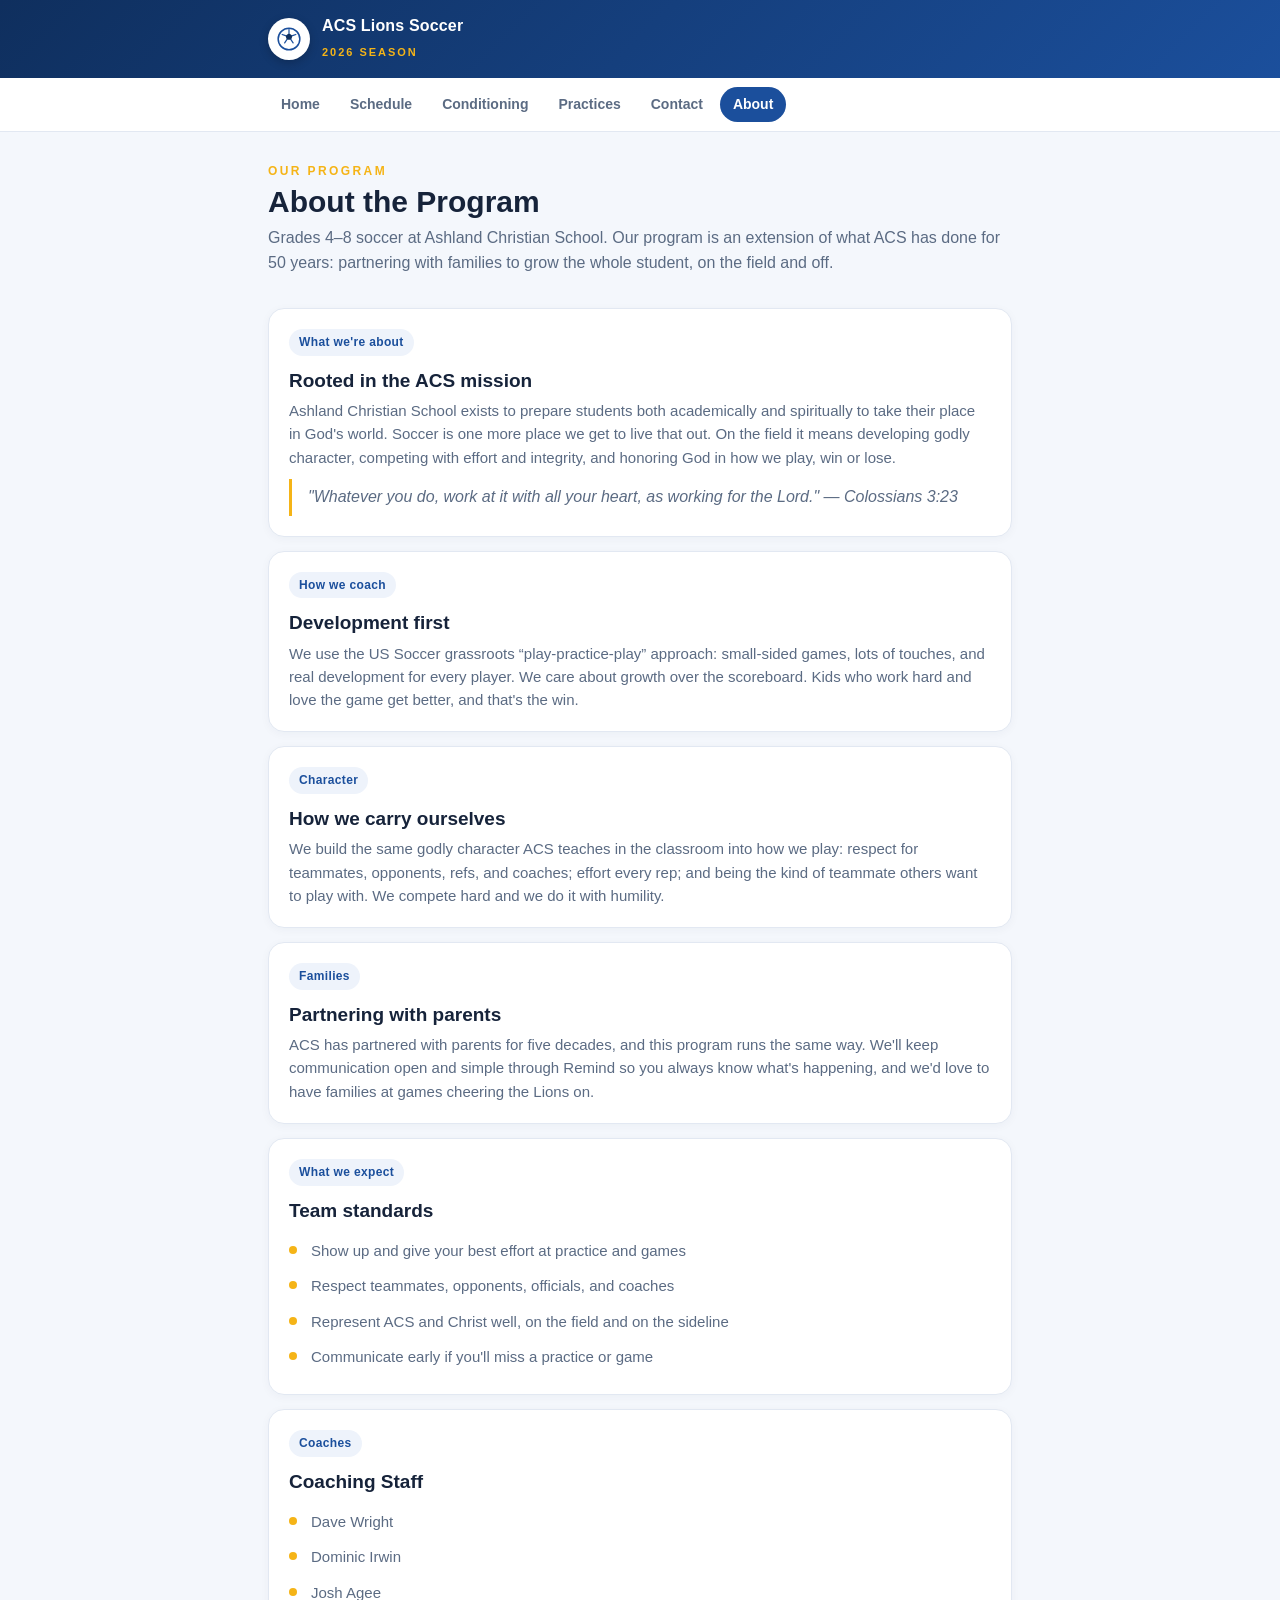
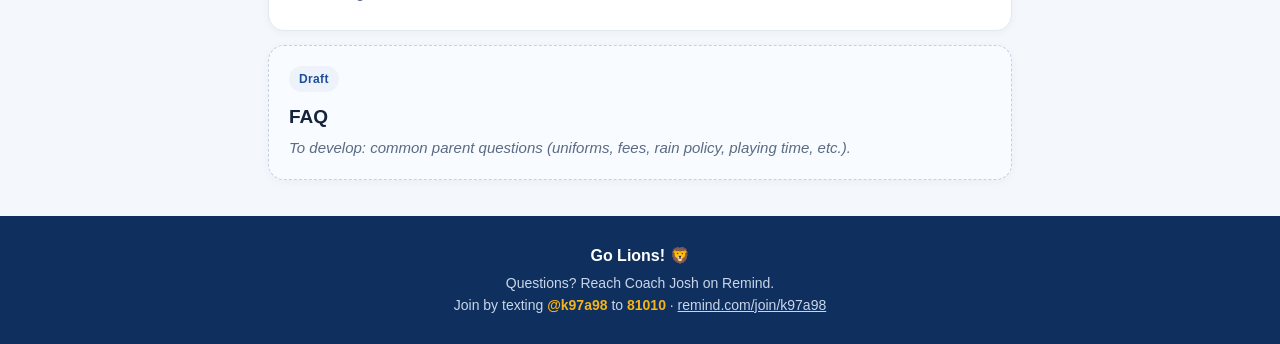
==== about.html @ 05b723fb "Add ACS Lions Soccer 2026 team site" ====
<!DOCTYPE html>
<html lang="en">
<head>
<meta charset="UTF-8">
<meta name="viewport" content="width=device-width, initial-scale=1.0">
<title>About the Program | ACS Lions Soccer 2026</title>
<link rel="stylesheet" href="styles.css">
<style>
  .draft{border:1px dashed #c3d0e6;background:#f8fbff}
  .todo{color:#9aa7bd;font-style:italic;font-size:14px}
  .verse{border-left:3px solid var(--gold);padding:6px 0 6px 16px;color:var(--muted);font-style:italic;margin-top:10px}
</style>
</head>
<body>

<div class="topbar"><div class="wrap">
  <div class="badge"><svg viewBox="0 0 24 24" fill="none" xmlns="http://www.w3.org/2000/svg"><circle cx="12" cy="12" r="10" fill="#fff" stroke="#1B4F9C" stroke-width="1.4"/><path d="M12 6.6l3.2 2.3-1.2 3.7h-4L8.8 8.9 12 6.6z" fill="#0f2f5e"/><path d="M12 6.6V3.2M15.2 8.9l3.1-1.1M13.8 12.6l2 3M10 12.6l-2 3M8.8 8.9L5.7 7.8" stroke="#1B4F9C" stroke-width="1.1" stroke-linecap="round"/></svg></div>
  <div class="brand"><b>ACS Lions Soccer</b><span>2026 Season</span></div>
</div></div>

<nav><div class="wrap">
  <a href="index.html">Home</a>
  <a href="schedule.html">Schedule</a>
  <a href="conditioning.html">Conditioning</a>
  <a href="practices.html">Practices</a>
  <a href="contact.html">Contact</a>
  <a href="about.html" class="active">About</a>
</div></nav>

<div class="pagehead wrap">
  <div class="kicker">Our Program</div>
  <h1>About the Program</h1>
  <p class="lede">Grades 4&ndash;8 soccer at Ashland Christian School. Our program is an extension of what ACS has done for 50 years: partnering with families to grow the whole student, on the field and off.</p>
</div>

<div class="wrap">

  <section>
    <div class="card">
      <span class="pill">What we're about</span>
      <h3>Rooted in the ACS mission</h3>
      <p>Ashland Christian School exists to prepare students both academically and spiritually to take their place in God's world. Soccer is one more place we get to live that out. On the field it means developing godly character, competing with effort and integrity, and honoring God in how we play, win or lose.</p>
      <div class="verse">"Whatever you do, work at it with all your heart, as working for the Lord." &mdash; Colossians 3:23</div>
    </div>

    <div class="card">
      <span class="pill">How we coach</span>
      <h3>Development first</h3>
      <p>We use the US Soccer grassroots &ldquo;play-practice-play&rdquo; approach: small-sided games, lots of touches, and real development for every player. We care about growth over the scoreboard. Kids who work hard and love the game get better, and that's the win.</p>
    </div>

    <div class="card">
      <span class="pill">Character</span>
      <h3>How we carry ourselves</h3>
      <p>We build the same godly character ACS teaches in the classroom into how we play: respect for teammates, opponents, refs, and coaches; effort every rep; and being the kind of teammate others want to play with. We compete hard and we do it with humility.</p>
    </div>

    <div class="card">
      <span class="pill">Families</span>
      <h3>Partnering with parents</h3>
      <p>ACS has partnered with parents for five decades, and this program runs the same way. We'll keep communication open and simple through Remind so you always know what's happening, and we'd love to have families at games cheering the Lions on.</p>
    </div>

    <div class="card">
      <span class="pill">What we expect</span>
      <h3>Team standards</h3>
      <ul class="clean">
        <li>Show up and give your best effort at practice and games</li>
        <li>Respect teammates, opponents, officials, and coaches</li>
        <li>Represent ACS and Christ well, on the field and on the sideline</li>
        <li>Communicate early if you'll miss a practice or game</li>
      </ul>
    </div>

    <div class="card">
      <span class="pill">Coaches</span>
      <h3>Coaching Staff</h3>
      <ul class="clean">
        <li>Dave Wright</li>
        <li>Dominic Irwin</li>
        <li>Josh Agee</li>
      </ul>
    </div>

    <div class="card draft">
      <span class="pill">Draft</span>
      <h3>FAQ</h3>
      <p class="todo">To develop: common parent questions (uniforms, fees, rain policy, playing time, etc.).</p>
    </div>
  </section>

</div>

<footer>
  <strong>Go Lions! 🦁</strong>
  Questions? Reach Coach Josh on Remind.<br>
  Join by texting <span class="code">@k97a98</span> to <span class="code">81010</span> &middot; <a href="https://remind.com/join/k97a98">remind.com/join/k97a98</a>
</footer>

</body>
</html>
---- styles.css ----
:root{
  --blue:#1B4F9C;
  --navy:#0f2f5e;
  --gold:#F5B417;
  --ink:#16233a;
  --muted:#5b6b83;
  --line:#e2e8f2;
  --bg:#f4f7fc;
  --card:#ffffff;
}
*{box-sizing:border-box;margin:0;padding:0}
html{scroll-behavior:smooth}
body{
  font-family:-apple-system,BlinkMacSystemFont,"Segoe UI",Roboto,Helvetica,Arial,sans-serif;
  color:var(--ink);background:var(--bg);line-height:1.55;-webkit-font-smoothing:antialiased;
}
.wrap{max-width:780px;margin:0 auto;padding:0 18px}
a{color:var(--blue)}

/* ---- Top bar ---- */
.topbar{
  background:linear-gradient(135deg,#0f2f5e,#1B4F9C);color:#fff;
}
.topbar .wrap{display:flex;align-items:center;gap:12px;padding:14px 18px}
.topbar .badge{
  width:42px;height:42px;border-radius:50%;background:#fff;flex:none;
  display:flex;align-items:center;justify-content:center;box-shadow:0 3px 10px rgba(0,0,0,.2);
}
.topbar .badge svg{width:26px;height:26px}
.topbar .brand b{display:block;font-size:16px;font-weight:800;letter-spacing:.01em}
.topbar .brand span{font-size:11px;letter-spacing:.18em;text-transform:uppercase;color:var(--gold);font-weight:700}

/* ---- Nav ---- */
nav{position:sticky;top:0;z-index:20;background:rgba(255,255,255,.97);backdrop-filter:blur(8px);border-bottom:1px solid var(--line)}
nav .wrap{display:flex;gap:4px;overflow-x:auto;padding:9px 18px}
nav a{
  white-space:nowrap;text-decoration:none;color:var(--muted);font-weight:600;font-size:14px;
  padding:7px 13px;border-radius:999px;
}
nav a:hover{color:var(--blue);background:#eef3fb}
nav a.active{color:#fff;background:var(--blue)}

/* ---- Page header ---- */
.pagehead{padding:30px 18px 6px}
.pagehead .kicker{font-size:12px;letter-spacing:.2em;text-transform:uppercase;color:var(--gold);font-weight:800}
.pagehead h1{font-size:30px;font-weight:800;line-height:1.12;margin-top:4px}
.pagehead p.lede{color:var(--muted);font-size:16px;margin-top:8px}

/* ---- Hero (home) ---- */
header.hero{
  background:linear-gradient(150deg,#0f2f5e 0%,#1B4F9C 60%,#2a68c4 100%);
  color:#fff;text-align:center;padding:46px 18px 42px;position:relative;overflow:hidden;
}
header.hero::after{content:"";position:absolute;inset:0;background:radial-gradient(circle at 80% -10%, rgba(245,180,23,.22), transparent 45%)}
header.hero .badge{width:78px;height:78px;border-radius:50%;background:#fff;margin:0 auto 16px;display:flex;align-items:center;justify-content:center;position:relative;z-index:1;box-shadow:0 8px 22px rgba(0,0,0,.25)}
header.hero .badge svg{width:46px;height:46px}
header.hero .kicker{font-size:13px;letter-spacing:.22em;text-transform:uppercase;color:var(--gold);font-weight:700;position:relative;z-index:1}
header.hero h1{font-size:36px;line-height:1.08;margin:6px 0 8px;font-weight:800;position:relative;z-index:1}
header.hero p.sub{opacity:.92;position:relative;z-index:1;font-size:16px}

/* ---- Remind CTA ---- */
.cta{
  background:var(--gold);color:#3a2c00;border-radius:16px;padding:20px;margin:22px 0;
  display:flex;flex-wrap:wrap;align-items:center;gap:14px;justify-content:space-between;
  box-shadow:0 6px 18px rgba(245,180,23,.35);
}
.cta .txt strong{font-size:18px;display:block}
.cta .txt span{font-size:14px;opacity:.85}
.cta .join{background:var(--navy);color:#fff;text-decoration:none;font-weight:700;padding:12px 20px;border-radius:999px;font-size:15px;white-space:nowrap}
.cta .join:hover{background:#0a2247}

/* ---- Sections & cards ---- */
section{margin:26px 0}
h2{font-size:13px;letter-spacing:.16em;text-transform:uppercase;color:var(--blue);font-weight:800;margin-bottom:14px;display:flex;align-items:center;gap:8px}
h2::before{content:"";width:22px;height:3px;background:var(--gold);border-radius:2px}
.card{background:var(--card);border:1px solid var(--line);border-radius:16px;padding:20px;box-shadow:0 2px 10px rgba(20,40,80,.04)}
.card + .card{margin-top:14px}
.card h3{font-size:19px;margin-bottom:4px}
.card .meta{color:var(--blue);font-weight:700;font-size:14px;margin-bottom:10px}
.card p{color:var(--muted);font-size:15px}
.pill{display:inline-block;background:#eef3fb;color:var(--blue);font-weight:700;font-size:12px;padding:4px 10px;border-radius:999px;margin-bottom:10px;letter-spacing:.03em}
.pill.gold{background:#fff5df;color:#8a6400}
ul.clean{list-style:none;margin-top:8px}
ul.clean li{padding:6px 0 6px 22px;position:relative;color:var(--muted);font-size:15px}
ul.clean li::before{content:"";position:absolute;left:0;top:13px;width:8px;height:8px;border-radius:50%;background:var(--gold)}

/* ---- Home quick links ---- */
.grid{display:grid;grid-template-columns:1fr 1fr;gap:12px}
.tile{display:block;text-decoration:none;background:var(--card);border:1px solid var(--line);border-radius:16px;padding:18px;box-shadow:0 2px 10px rgba(20,40,80,.04);transition:transform .12s,box-shadow .12s}
.tile:hover{transform:translateY(-2px);box-shadow:0 8px 20px rgba(20,40,80,.1)}
.tile .ic{font-size:22px}
.tile b{display:block;color:var(--ink);font-size:16px;margin-top:8px}
.tile span{color:var(--muted);font-size:13px}

/* ---- Schedule ---- */
.games{display:flex;flex-direction:column;gap:8px}
.game{background:var(--card);border:1px solid var(--line);border-radius:13px;display:flex;align-items:center;gap:14px;padding:12px 14px}
.game .date{text-align:center;min-width:52px;line-height:1.1}
.game .date .d{font-size:20px;font-weight:800;color:var(--navy)}
.game .date .m{font-size:11px;font-weight:700;text-transform:uppercase;color:var(--muted);letter-spacing:.05em}
.game .info{flex:1}
.game .info .opp{font-weight:700;font-size:15px}
.game .info .low{font-size:13px;color:var(--muted)}
.game .tag{font-size:11px;font-weight:800;padding:5px 10px;border-radius:999px;text-transform:uppercase;letter-spacing:.04em}
.game .tag.home{background:#e8f3ec;color:#1c7a3f}
.game .tag.away{background:#fdecec;color:#b5382f}
.disclaimer{font-size:13px;color:var(--muted);text-align:center;margin-top:12px;font-style:italic}

/* ---- Contact ---- */
.bigjoin{text-align:center;background:linear-gradient(135deg,#0f2f5e,#1B4F9C);color:#fff;border-radius:20px;padding:32px 22px;margin-bottom:16px}
.bigjoin .code{font-size:32px;font-weight:800;letter-spacing:.04em;color:var(--gold);margin:6px 0}
.bigjoin a.btn{display:inline-block;margin-top:14px;background:var(--gold);color:#3a2c00;text-decoration:none;font-weight:800;padding:13px 26px;border-radius:999px}
.steps{counter-reset:s}
.steps .card{display:flex;gap:14px;align-items:flex-start}
.steps .num{counter-increment:s;flex:none;width:30px;height:30px;border-radius:50%;background:var(--blue);color:#fff;font-weight:800;display:flex;align-items:center;justify-content:center;font-size:14px}
.steps .num::before{content:counter(s)}

/* ---- Footer ---- */
footer{background:var(--navy);color:#c9d6ea;text-align:center;padding:28px 18px;margin-top:36px;font-size:14px}
footer strong{color:#fff;display:block;font-size:16px;margin-bottom:4px}
footer .code{color:var(--gold);font-weight:700}
footer a{color:#c9d6ea}

@media(max-width:520px){
  header.hero h1{font-size:29px}
  .pagehead h1{font-size:26px}
  .cta{flex-direction:column;align-items:stretch;text-align:center}
}
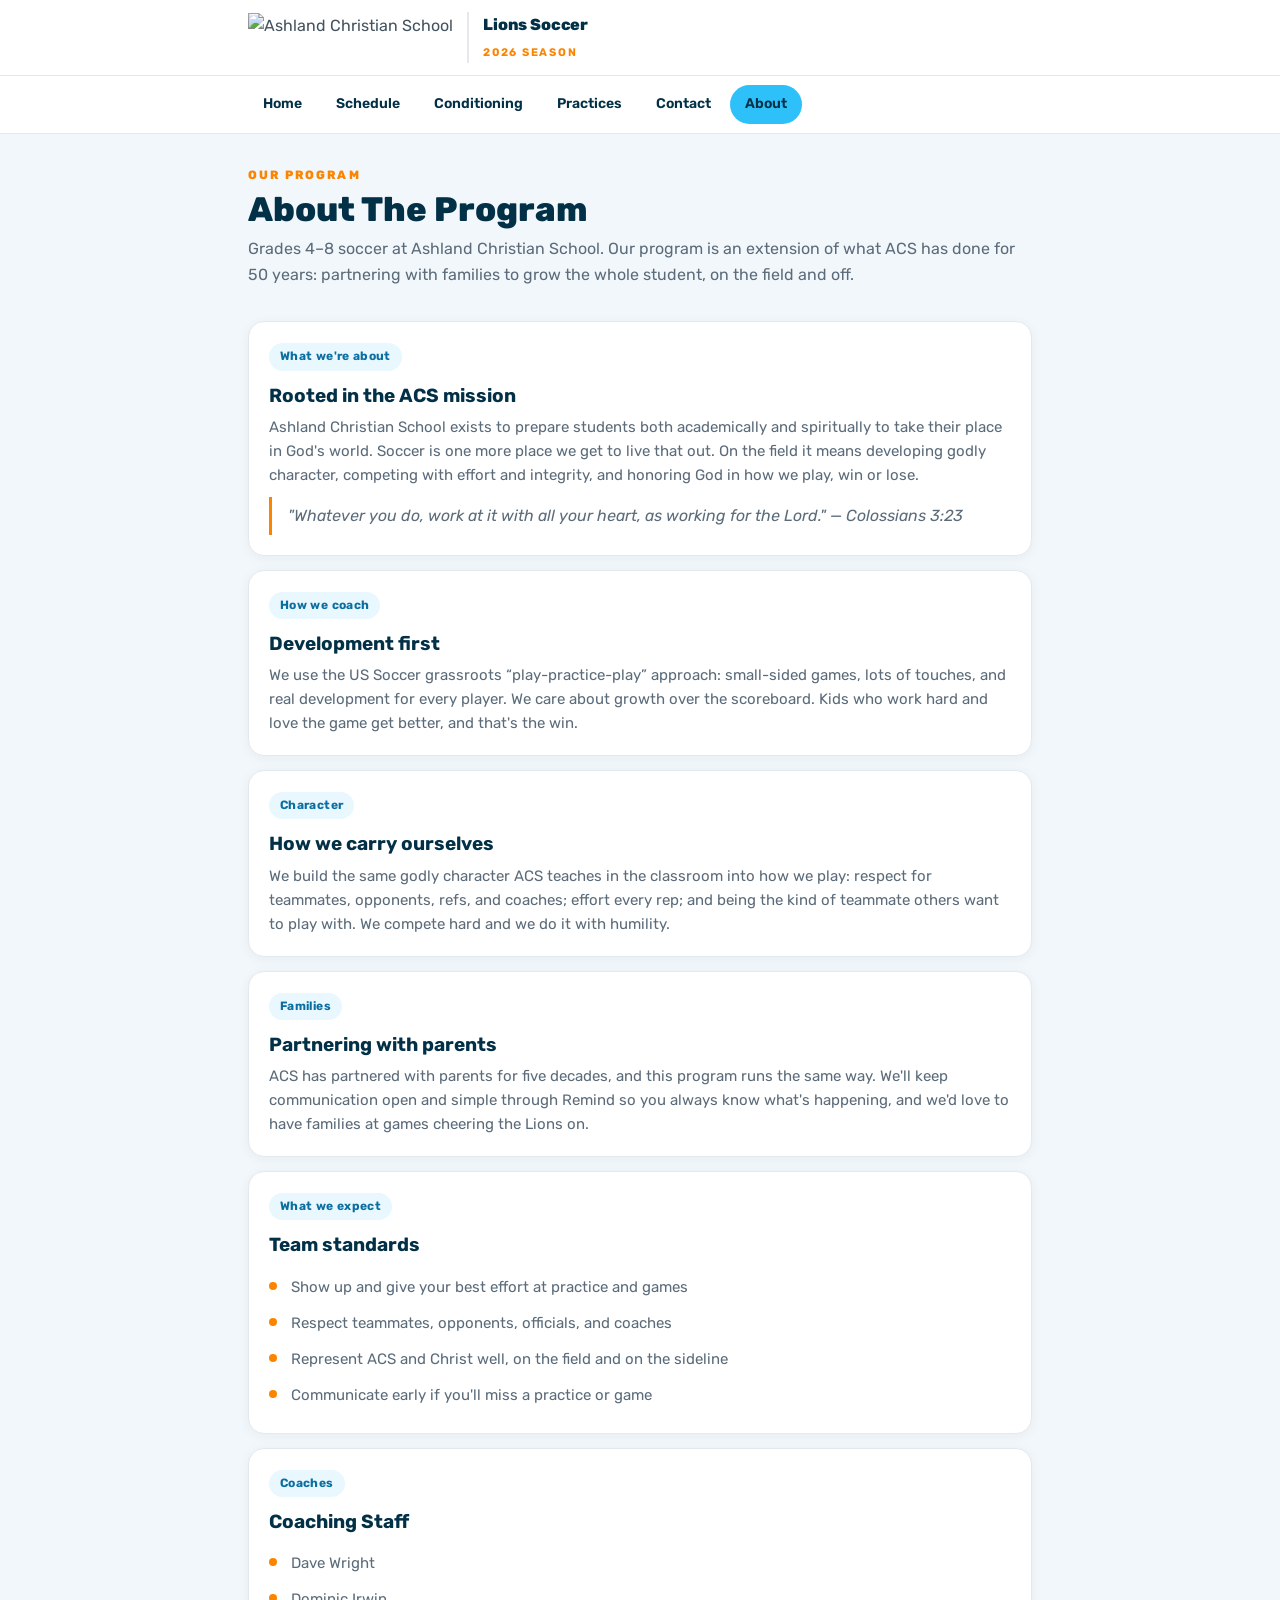
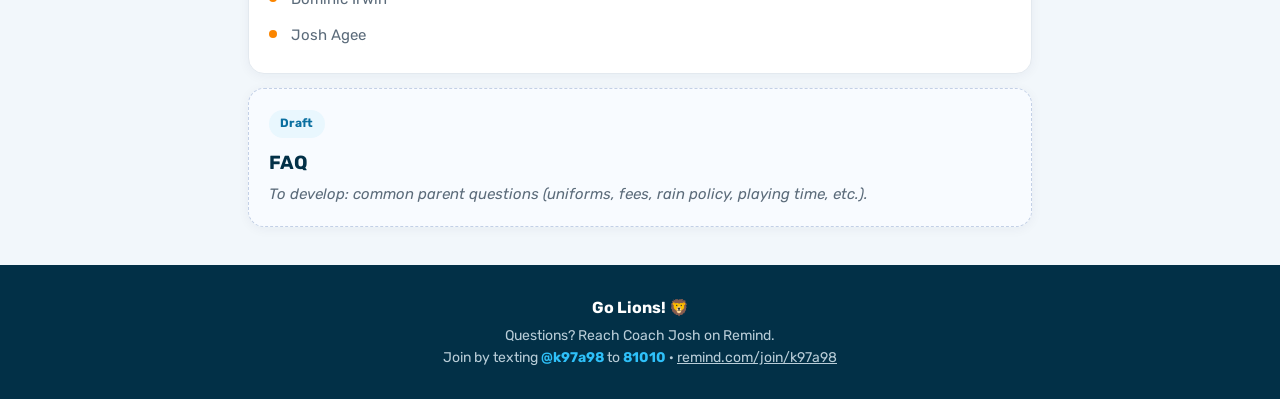
==== commit 3d652e43: "Rebrand site to match Ashland Christian School (Rubik, ACS palette, logo); confirm practice schedule" ====
--- a/about.html
+++ b/about.html
@@ -8,14 +8,14 @@
 <style>
   .draft{border:1px dashed #c3d0e6;background:#f8fbff}
   .todo{color:#9aa7bd;font-style:italic;font-size:14px}
-  .verse{border-left:3px solid var(--gold);padding:6px 0 6px 16px;color:var(--muted);font-style:italic;margin-top:10px}
+  .verse{border-left:3px solid var(--orange);padding:6px 0 6px 16px;color:var(--muted);font-style:italic;margin-top:10px}
 </style>
 </head>
 <body>
 
 <div class="topbar"><div class="wrap">
-  <div class="badge"><svg viewBox="0 0 24 24" fill="none" xmlns="http://www.w3.org/2000/svg"><circle cx="12" cy="12" r="10" fill="#fff" stroke="#1B4F9C" stroke-width="1.4"/><path d="M12 6.6l3.2 2.3-1.2 3.7h-4L8.8 8.9 12 6.6z" fill="#0f2f5e"/><path d="M12 6.6V3.2M15.2 8.9l3.1-1.1M13.8 12.6l2 3M10 12.6l-2 3M8.8 8.9L5.7 7.8" stroke="#1B4F9C" stroke-width="1.1" stroke-linecap="round"/></svg></div>
-  <div class="brand"><b>ACS Lions Soccer</b><span>2026 Season</span></div>
+  <img class="logo" src="https://ashlandchristian.org/wp-content/uploads/2025/02/acs-logo.png" alt="Ashland Christian School">
+  <div class="brand"><b>Lions Soccer</b><span>2026 Season</span></div>
 </div></div>
 
 <nav><div class="wrap">
--- a/styles.css
+++ b/styles.css
@@ -1,128 +1,114 @@
+@import url('https://fonts.googleapis.com/css2?family=Rubik:wght@400;500;600;700;800&display=swap');
+
 :root{
-  --blue:#1B4F9C;
-  --navy:#0f2f5e;
-  --gold:#F5B417;
-  --ink:#16233a;
-  --muted:#5b6b83;
-  --line:#e2e8f2;
-  --bg:#f4f7fc;
+  --navy:#023047;
+  --navy-deep:#01212f;
+  --sky:#2EC0F9;
+  --orange:#FB8500;
+  --ink:#023047;
+  --muted:#5b6b7a;
+  --line:#e3e9ef;
+  --bg:#f2f7fb;
   --card:#ffffff;
 }
 *{box-sizing:border-box;margin:0;padding:0}
 html{scroll-behavior:smooth}
 body{
-  font-family:-apple-system,BlinkMacSystemFont,"Segoe UI",Roboto,Helvetica,Arial,sans-serif;
-  color:var(--ink);background:var(--bg);line-height:1.55;-webkit-font-smoothing:antialiased;
+  font-family:"Rubik",-apple-system,BlinkMacSystemFont,"Segoe UI",Roboto,Helvetica,Arial,sans-serif;
+  color:#42525e;background:var(--bg);line-height:1.6;-webkit-font-smoothing:antialiased;
 }
-.wrap{max-width:780px;margin:0 auto;padding:0 18px}
-a{color:var(--blue)}
+.wrap{max-width:820px;margin:0 auto;padding:0 18px}
+a{color:var(--sky)}
 
 /* ---- Top bar ---- */
-.topbar{
-  background:linear-gradient(135deg,#0f2f5e,#1B4F9C);color:#fff;
-}
-.topbar .wrap{display:flex;align-items:center;gap:12px;padding:14px 18px}
-.topbar .badge{
-  width:42px;height:42px;border-radius:50%;background:#fff;flex:none;
-  display:flex;align-items:center;justify-content:center;box-shadow:0 3px 10px rgba(0,0,0,.2);
-}
-.topbar .badge svg{width:26px;height:26px}
-.topbar .brand b{display:block;font-size:16px;font-weight:800;letter-spacing:.01em}
-.topbar .brand span{font-size:11px;letter-spacing:.18em;text-transform:uppercase;color:var(--gold);font-weight:700}
+.topbar{background:#fff;border-bottom:1px solid var(--line)}
+.topbar .wrap{display:flex;align-items:center;gap:14px;padding:12px 18px}
+.topbar .logo{height:50px;width:auto;display:block}
+.topbar .brand{border-left:2px solid var(--line);padding-left:14px}
+.topbar .brand b{display:block;font-size:16px;font-weight:800;color:var(--navy);letter-spacing:-.01em}
+.topbar .brand span{font-size:11px;letter-spacing:.16em;text-transform:uppercase;color:var(--orange);font-weight:700}
 
 /* ---- Nav ---- */
 nav{position:sticky;top:0;z-index:20;background:rgba(255,255,255,.97);backdrop-filter:blur(8px);border-bottom:1px solid var(--line)}
 nav .wrap{display:flex;gap:4px;overflow-x:auto;padding:9px 18px}
-nav a{
-  white-space:nowrap;text-decoration:none;color:var(--muted);font-weight:600;font-size:14px;
-  padding:7px 13px;border-radius:999px;
-}
-nav a:hover{color:var(--blue);background:#eef3fb}
-nav a.active{color:#fff;background:var(--blue)}
+nav a{white-space:nowrap;text-decoration:none;color:var(--navy);font-weight:600;font-size:14px;padding:8px 15px;border-radius:999px}
+nav a:hover{background:#e9f7fe;color:var(--navy)}
+nav a.active{color:var(--navy);background:var(--sky)}
 
 /* ---- Page header ---- */
-.pagehead{padding:30px 18px 6px}
-.pagehead .kicker{font-size:12px;letter-spacing:.2em;text-transform:uppercase;color:var(--gold);font-weight:800}
-.pagehead h1{font-size:30px;font-weight:800;line-height:1.12;margin-top:4px}
+.pagehead{padding:32px 18px 6px}
+.pagehead .kicker{font-size:12px;letter-spacing:.18em;text-transform:uppercase;color:var(--orange);font-weight:800}
+.pagehead h1{font-size:34px;font-weight:800;line-height:1.1;margin-top:6px;color:var(--navy);text-transform:capitalize}
 .pagehead p.lede{color:var(--muted);font-size:16px;margin-top:8px}
 
 /* ---- Hero (home) ---- */
 header.hero{
-  background:linear-gradient(150deg,#0f2f5e 0%,#1B4F9C 60%,#2a68c4 100%);
-  color:#fff;text-align:center;padding:46px 18px 42px;position:relative;overflow:hidden;
+  background:linear-gradient(150deg,#01212f 0%,#023047 55%,#024a6b 100%);
+  color:#fff;text-align:center;padding:48px 18px 46px;position:relative;overflow:hidden;
 }
-header.hero::after{content:"";position:absolute;inset:0;background:radial-gradient(circle at 80% -10%, rgba(245,180,23,.22), transparent 45%)}
-header.hero .badge{width:78px;height:78px;border-radius:50%;background:#fff;margin:0 auto 16px;display:flex;align-items:center;justify-content:center;position:relative;z-index:1;box-shadow:0 8px 22px rgba(0,0,0,.25)}
-header.hero .badge svg{width:46px;height:46px}
-header.hero .kicker{font-size:13px;letter-spacing:.22em;text-transform:uppercase;color:var(--gold);font-weight:700;position:relative;z-index:1}
-header.hero h1{font-size:36px;line-height:1.08;margin:6px 0 8px;font-weight:800;position:relative;z-index:1}
+header.hero::after{content:"";position:absolute;inset:0;background:radial-gradient(circle at 82% -10%, rgba(46,192,249,.35), transparent 45%),radial-gradient(circle at 10% 120%, rgba(251,133,0,.22), transparent 40%)}
+header.hero .badge{width:96px;height:96px;border-radius:50%;background:#fff;margin:0 auto 18px;display:flex;align-items:center;justify-content:center;position:relative;z-index:1;box-shadow:0 10px 26px rgba(0,0,0,.3)}
+header.hero .badge img{width:74px;height:74px;object-fit:contain}
+header.hero .kicker{font-size:13px;letter-spacing:.22em;text-transform:uppercase;color:var(--sky);font-weight:700;position:relative;z-index:1}
+header.hero h1{font-size:38px;line-height:1.06;margin:8px 0 10px;font-weight:800;position:relative;z-index:1;text-transform:capitalize}
 header.hero p.sub{opacity:.92;position:relative;z-index:1;font-size:16px}
 
 /* ---- Remind CTA ---- */
 .cta{
-  background:var(--gold);color:#3a2c00;border-radius:16px;padding:20px;margin:22px 0;
+  background:linear-gradient(135deg,#023047,#024a6b);color:#fff;border-radius:18px;padding:22px;margin:24px 0;
   display:flex;flex-wrap:wrap;align-items:center;gap:14px;justify-content:space-between;
-  box-shadow:0 6px 18px rgba(245,180,23,.35);
+  box-shadow:0 8px 22px rgba(2,48,71,.22);
 }
 .cta .txt strong{font-size:18px;display:block}
 .cta .txt span{font-size:14px;opacity:.85}
-.cta .join{background:var(--navy);color:#fff;text-decoration:none;font-weight:700;padding:12px 20px;border-radius:999px;font-size:15px;white-space:nowrap}
-.cta .join:hover{background:#0a2247}
+.cta .join{background:var(--sky);color:var(--navy);text-decoration:none;font-weight:800;padding:13px 22px;border-radius:999px;font-size:15px;white-space:nowrap}
+.cta .join:hover{background:#12b3f5}
 
 /* ---- Sections & cards ---- */
-section{margin:26px 0}
-h2{font-size:13px;letter-spacing:.16em;text-transform:uppercase;color:var(--blue);font-weight:800;margin-bottom:14px;display:flex;align-items:center;gap:8px}
-h2::before{content:"";width:22px;height:3px;background:var(--gold);border-radius:2px}
-.card{background:var(--card);border:1px solid var(--line);border-radius:16px;padding:20px;box-shadow:0 2px 10px rgba(20,40,80,.04)}
+section{margin:28px 0}
+h2{font-size:13px;letter-spacing:.16em;text-transform:uppercase;color:var(--navy);font-weight:800;margin-bottom:14px;display:flex;align-items:center;gap:8px}
+h2::before{content:"";width:22px;height:3px;background:var(--orange);border-radius:2px}
+.card{background:var(--card);border:1px solid var(--line);border-radius:16px;padding:20px;box-shadow:0 2px 12px rgba(2,48,71,.05)}
 .card + .card{margin-top:14px}
-.card h3{font-size:19px;margin-bottom:4px}
-.card .meta{color:var(--blue);font-weight:700;font-size:14px;margin-bottom:10px}
+.card h3{font-size:19px;margin-bottom:4px;color:var(--navy);font-weight:700}
+.card .meta{color:var(--sky);font-weight:700;font-size:14px;margin-bottom:10px}
 .card p{color:var(--muted);font-size:15px}
-.pill{display:inline-block;background:#eef3fb;color:var(--blue);font-weight:700;font-size:12px;padding:4px 10px;border-radius:999px;margin-bottom:10px;letter-spacing:.03em}
-.pill.gold{background:#fff5df;color:#8a6400}
+.pill{display:inline-block;background:#e9f7fe;color:#0a6fa0;font-weight:700;font-size:12px;padding:4px 11px;border-radius:999px;margin-bottom:10px;letter-spacing:.03em}
+.pill.gold{background:#fff2e0;color:#b35f00}
 ul.clean{list-style:none;margin-top:8px}
 ul.clean li{padding:6px 0 6px 22px;position:relative;color:var(--muted);font-size:15px}
-ul.clean li::before{content:"";position:absolute;left:0;top:13px;width:8px;height:8px;border-radius:50%;background:var(--gold)}
+ul.clean li::before{content:"";position:absolute;left:0;top:13px;width:8px;height:8px;border-radius:50%;background:var(--orange)}
 
 /* ---- Home quick links ---- */
 .grid{display:grid;grid-template-columns:1fr 1fr;gap:12px}
-.tile{display:block;text-decoration:none;background:var(--card);border:1px solid var(--line);border-radius:16px;padding:18px;box-shadow:0 2px 10px rgba(20,40,80,.04);transition:transform .12s,box-shadow .12s}
-.tile:hover{transform:translateY(-2px);box-shadow:0 8px 20px rgba(20,40,80,.1)}
+.tile{display:block;text-decoration:none;background:var(--card);border:1px solid var(--line);border-radius:16px;padding:18px;box-shadow:0 2px 12px rgba(2,48,71,.05);transition:transform .12s,box-shadow .12s,border-color .12s}
+.tile:hover{transform:translateY(-2px);box-shadow:0 10px 22px rgba(2,48,71,.12);border-color:var(--sky)}
 .tile .ic{font-size:22px}
-.tile b{display:block;color:var(--ink);font-size:16px;margin-top:8px}
+.tile b{display:block;color:var(--navy);font-size:16px;margin-top:8px}
 .tile span{color:var(--muted);font-size:13px}
 
-/* ---- Schedule ---- */
-.games{display:flex;flex-direction:column;gap:8px}
-.game{background:var(--card);border:1px solid var(--line);border-radius:13px;display:flex;align-items:center;gap:14px;padding:12px 14px}
-.game .date{text-align:center;min-width:52px;line-height:1.1}
-.game .date .d{font-size:20px;font-weight:800;color:var(--navy)}
-.game .date .m{font-size:11px;font-weight:700;text-transform:uppercase;color:var(--muted);letter-spacing:.05em}
-.game .info{flex:1}
-.game .info .opp{font-weight:700;font-size:15px}
-.game .info .low{font-size:13px;color:var(--muted)}
-.game .tag{font-size:11px;font-weight:800;padding:5px 10px;border-radius:999px;text-transform:uppercase;letter-spacing:.04em}
-.game .tag.home{background:#e8f3ec;color:#1c7a3f}
-.game .tag.away{background:#fdecec;color:#b5382f}
-.disclaimer{font-size:13px;color:var(--muted);text-align:center;margin-top:12px;font-style:italic}
-
 /* ---- Contact ---- */
-.bigjoin{text-align:center;background:linear-gradient(135deg,#0f2f5e,#1B4F9C);color:#fff;border-radius:20px;padding:32px 22px;margin-bottom:16px}
-.bigjoin .code{font-size:32px;font-weight:800;letter-spacing:.04em;color:var(--gold);margin:6px 0}
-.bigjoin a.btn{display:inline-block;margin-top:14px;background:var(--gold);color:#3a2c00;text-decoration:none;font-weight:800;padding:13px 26px;border-radius:999px}
+.bigjoin{text-align:center;background:linear-gradient(135deg,#01212f,#024a6b);color:#fff;border-radius:20px;padding:34px 22px;margin-bottom:16px}
+.bigjoin .code{font-size:34px;font-weight:800;letter-spacing:.04em;color:var(--sky);margin:6px 0}
+.bigjoin a.btn{display:inline-block;margin-top:14px;background:var(--sky);color:var(--navy);text-decoration:none;font-weight:800;padding:14px 28px;border-radius:999px}
+.bigjoin a.btn:hover{background:#12b3f5}
 .steps{counter-reset:s}
 .steps .card{display:flex;gap:14px;align-items:flex-start}
-.steps .num{counter-increment:s;flex:none;width:30px;height:30px;border-radius:50%;background:var(--blue);color:#fff;font-weight:800;display:flex;align-items:center;justify-content:center;font-size:14px}
+.steps .num{counter-increment:s;flex:none;width:30px;height:30px;border-radius:50%;background:var(--sky);color:var(--navy);font-weight:800;display:flex;align-items:center;justify-content:center;font-size:14px}
 .steps .num::before{content:counter(s)}
 
+/* ---- Verse (about) ---- */
+.verse{border-left:3px solid var(--orange);padding:6px 0 6px 16px;color:var(--muted);font-style:italic;margin-top:10px}
+
 /* ---- Footer ---- */
-footer{background:var(--navy);color:#c9d6ea;text-align:center;padding:28px 18px;margin-top:36px;font-size:14px}
+footer{background:var(--navy);color:#b9cdd8;text-align:center;padding:30px 18px;margin-top:38px;font-size:14px}
 footer strong{color:#fff;display:block;font-size:16px;margin-bottom:4px}
-footer .code{color:var(--gold);font-weight:700}
-footer a{color:#c9d6ea}
+footer .code{color:var(--sky);font-weight:700}
+footer a{color:#b9cdd8}
 
 @media(max-width:520px){
-  header.hero h1{font-size:29px}
-  .pagehead h1{font-size:26px}
+  header.hero h1{font-size:30px}
+  .pagehead h1{font-size:27px}
   .cta{flex-direction:column;align-items:stretch;text-align:center}
+  .topbar .logo{height:42px}
 }
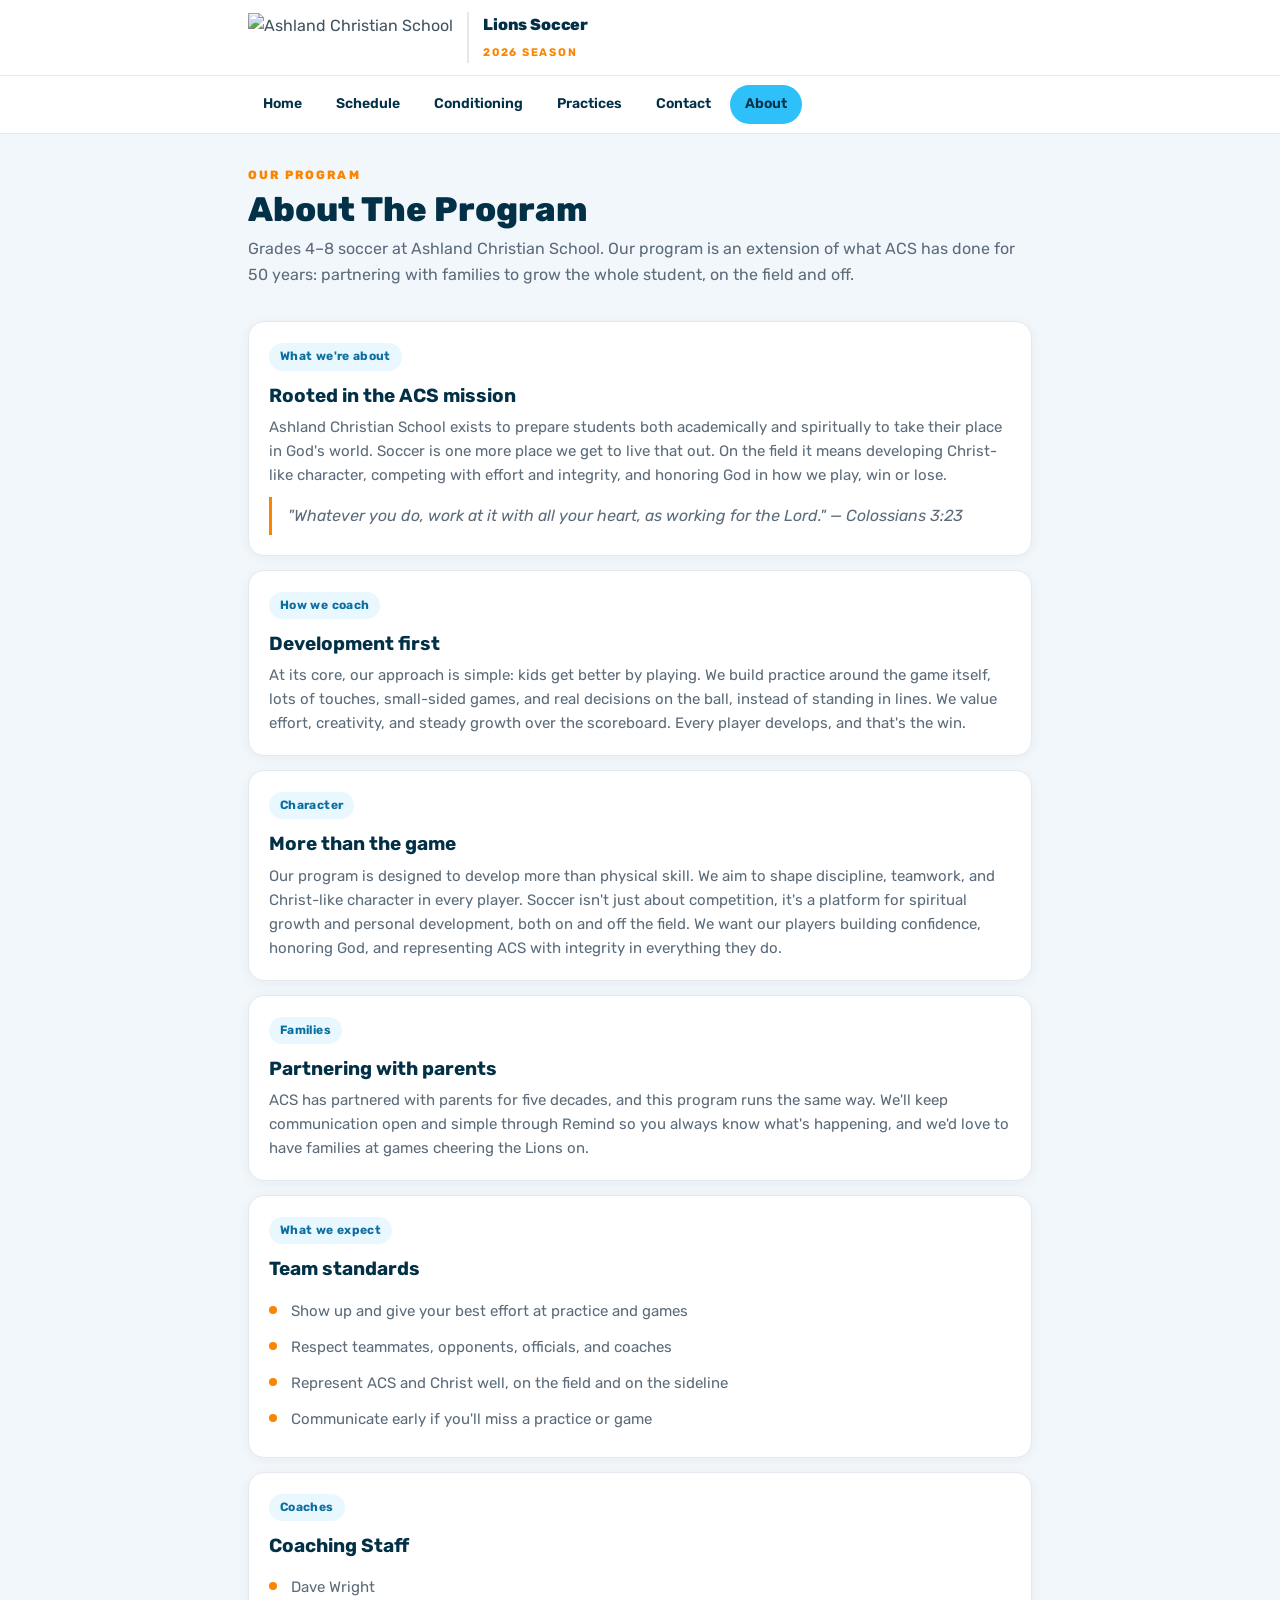
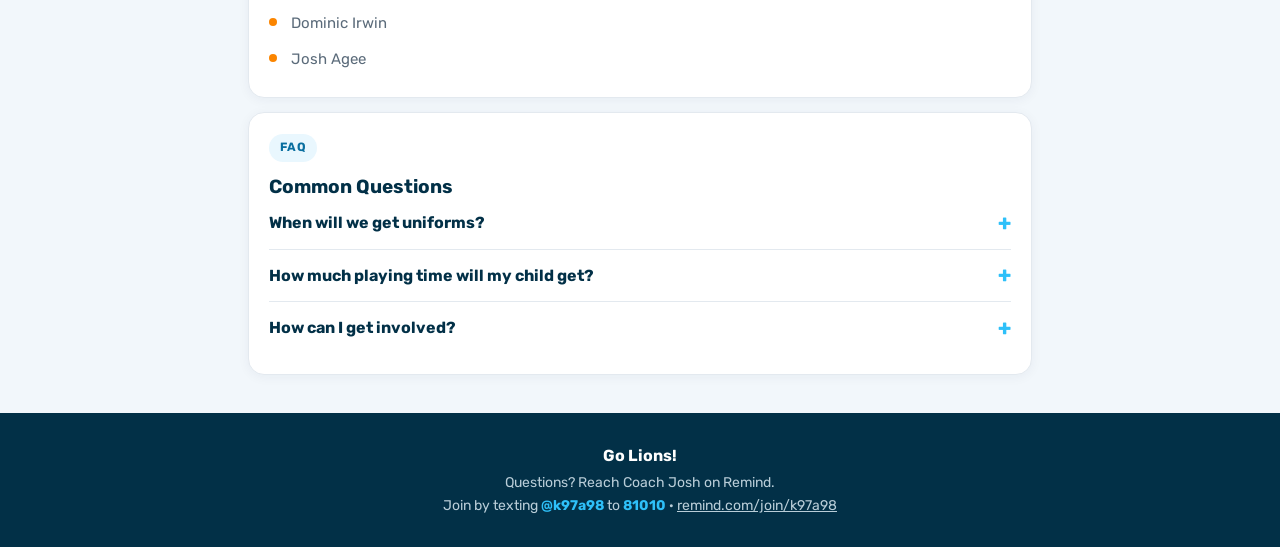
==== commit 589e4b19: "Match ACS branding; finalize About page; remove emoji; add Back to School Night and academic-calenda" ====
--- a/about.html
+++ b/about.html
@@ -9,6 +9,13 @@
   .draft{border:1px dashed #c3d0e6;background:#f8fbff}
   .todo{color:#9aa7bd;font-style:italic;font-size:14px}
   .verse{border-left:3px solid var(--orange);padding:6px 0 6px 16px;color:var(--muted);font-style:italic;margin-top:10px}
+  details{border-top:1px solid var(--line);padding:13px 0}
+  details:first-of-type{border-top:none;padding-top:4px}
+  summary{cursor:pointer;font-weight:700;color:var(--navy);font-size:16px;list-style:none;display:flex;justify-content:space-between;align-items:center;gap:14px}
+  summary::-webkit-details-marker{display:none}
+  summary::after{content:"+";color:var(--sky);font-weight:800;font-size:22px;line-height:1}
+  details[open] summary::after{content:"\2013"}
+  details p{color:var(--muted);font-size:15px;margin-top:9px}
 </style>
 </head>
 <body>
@@ -39,20 +46,20 @@
     <div class="card">
       <span class="pill">What we're about</span>
       <h3>Rooted in the ACS mission</h3>
-      <p>Ashland Christian School exists to prepare students both academically and spiritually to take their place in God's world. Soccer is one more place we get to live that out. On the field it means developing godly character, competing with effort and integrity, and honoring God in how we play, win or lose.</p>
+      <p>Ashland Christian School exists to prepare students both academically and spiritually to take their place in God's world. Soccer is one more place we get to live that out. On the field it means developing Christ-like character, competing with effort and integrity, and honoring God in how we play, win or lose.</p>
       <div class="verse">"Whatever you do, work at it with all your heart, as working for the Lord." &mdash; Colossians 3:23</div>
     </div>
 
     <div class="card">
       <span class="pill">How we coach</span>
       <h3>Development first</h3>
-      <p>We use the US Soccer grassroots &ldquo;play-practice-play&rdquo; approach: small-sided games, lots of touches, and real development for every player. We care about growth over the scoreboard. Kids who work hard and love the game get better, and that's the win.</p>
+      <p>At its core, our approach is simple: kids get better by playing. We build practice around the game itself, lots of touches, small-sided games, and real decisions on the ball, instead of standing in lines. We value effort, creativity, and steady growth over the scoreboard. Every player develops, and that's the win.</p>
     </div>
 
     <div class="card">
       <span class="pill">Character</span>
-      <h3>How we carry ourselves</h3>
-      <p>We build the same godly character ACS teaches in the classroom into how we play: respect for teammates, opponents, refs, and coaches; effort every rep; and being the kind of teammate others want to play with. We compete hard and we do it with humility.</p>
+      <h3>More than the game</h3>
+      <p>Our program is designed to develop more than physical skill. We aim to shape discipline, teamwork, and Christ-like character in every player. Soccer isn't just about competition, it's a platform for spiritual growth and personal development, both on and off the field. We want our players building confidence, honoring God, and representing ACS with integrity in everything they do.</p>
     </div>
 
     <div class="card">
@@ -82,17 +89,28 @@
       </ul>
     </div>
 
-    <div class="card draft">
-      <span class="pill">Draft</span>
-      <h3>FAQ</h3>
-      <p class="todo">To develop: common parent questions (uniforms, fees, rain policy, playing time, etc.).</p>
+    <div class="card">
+      <span class="pill">FAQ</span>
+      <h3>Common Questions</h3>
+      <details>
+        <summary>When will we get uniforms?</summary>
+        <p>We usually hand those out a week or so before the first game. Uniforms will need to be returned at the end of the season.</p>
+      </details>
+      <details>
+        <summary>How much playing time will my child get?</summary>
+        <p>We value developing players over winning games. Older kids will get more playing time, but everyone plays in every game, as long as they show up and keep up their academic and behavioral standard at school.</p>
+      </details>
+      <details>
+        <summary>How can I get involved?</summary>
+        <p>Every game has volunteer opportunities, from running the scoreboard to selling refreshments. Contact the school office to find a spot that works for you.</p>
+      </details>
     </div>
   </section>
 
 </div>
 
 <footer>
-  <strong>Go Lions! 🦁</strong>
+  <strong>Go Lions!</strong>
   Questions? Reach Coach Josh on Remind.<br>
   Join by texting <span class="code">@k97a98</span> to <span class="code">81010</span> &middot; <a href="https://remind.com/join/k97a98">remind.com/join/k97a98</a>
 </footer>
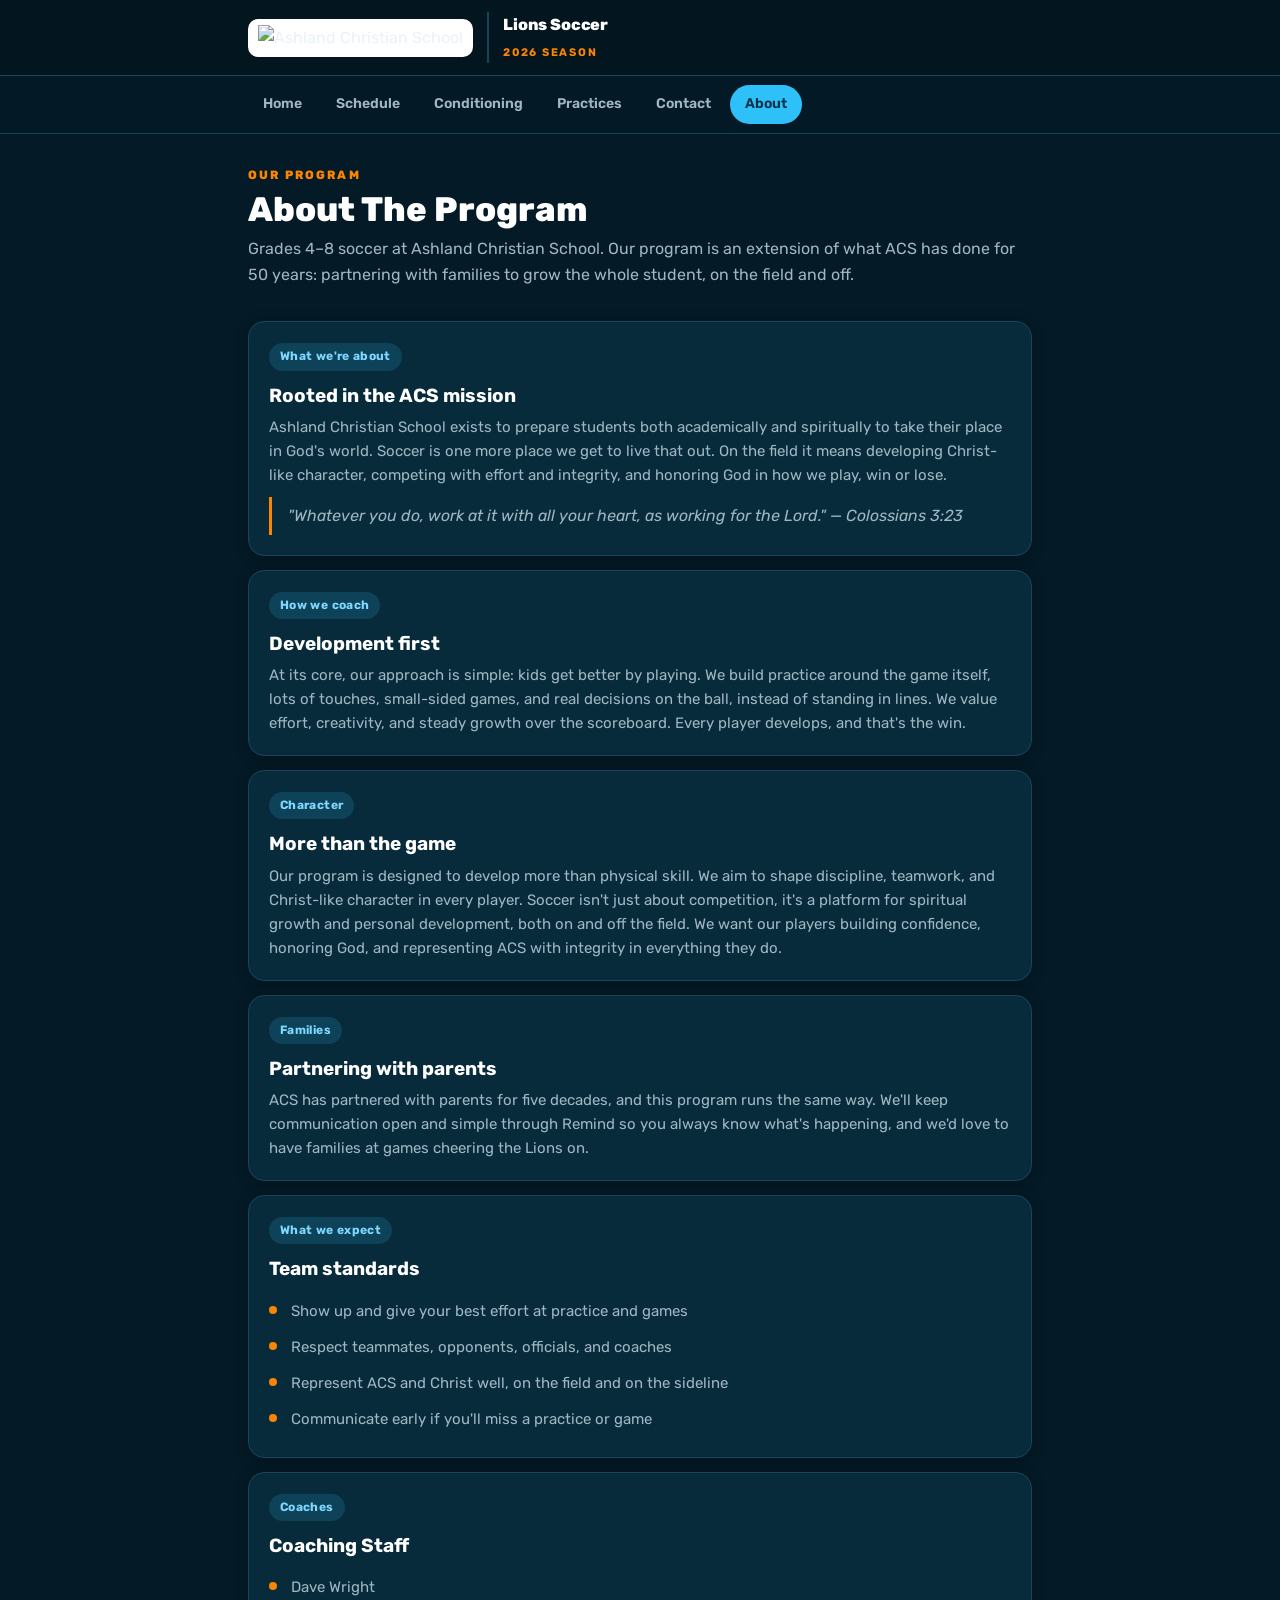
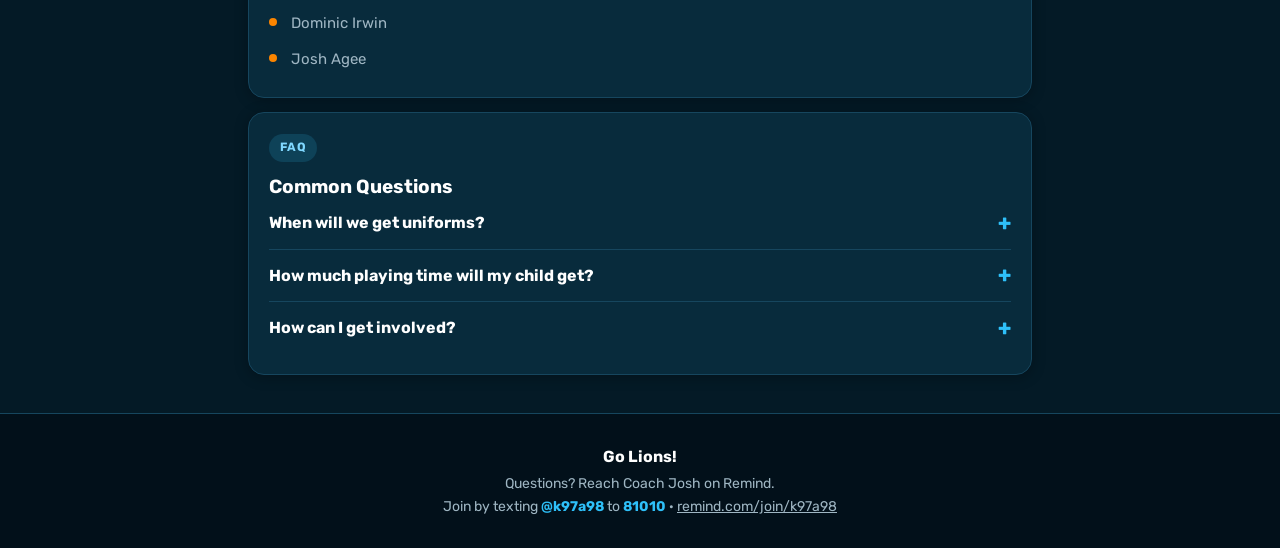
==== commit 97a58d6e: "Dark theme using ACS brand colors" ====
--- a/about.html
+++ b/about.html
@@ -11,7 +11,7 @@
   .verse{border-left:3px solid var(--orange);padding:6px 0 6px 16px;color:var(--muted);font-style:italic;margin-top:10px}
   details{border-top:1px solid var(--line);padding:13px 0}
   details:first-of-type{border-top:none;padding-top:4px}
-  summary{cursor:pointer;font-weight:700;color:var(--navy);font-size:16px;list-style:none;display:flex;justify-content:space-between;align-items:center;gap:14px}
+  summary{cursor:pointer;font-weight:700;color:#fff;font-size:16px;list-style:none;display:flex;justify-content:space-between;align-items:center;gap:14px}
   summary::-webkit-details-marker{display:none}
   summary::after{content:"+";color:var(--sky);font-weight:800;font-size:22px;line-height:1}
   details[open] summary::after{content:"\2013"}
--- a/styles.css
+++ b/styles.css
@@ -2,52 +2,51 @@
 
 :root{
   --navy:#023047;
-  --navy-deep:#01212f;
   --sky:#2EC0F9;
   --orange:#FB8500;
-  --ink:#023047;
-  --muted:#5b6b7a;
-  --line:#e3e9ef;
-  --bg:#f2f7fb;
-  --card:#ffffff;
+  --bg:#041a26;
+  --card:#082b3c;
+  --line:#16465e;
+  --ink:#e9f2f7;
+  --muted:#9fb6c3;
 }
 *{box-sizing:border-box;margin:0;padding:0}
 html{scroll-behavior:smooth}
 body{
   font-family:"Rubik",-apple-system,BlinkMacSystemFont,"Segoe UI",Roboto,Helvetica,Arial,sans-serif;
-  color:#42525e;background:var(--bg);line-height:1.6;-webkit-font-smoothing:antialiased;
+  color:var(--ink);background:var(--bg);line-height:1.6;-webkit-font-smoothing:antialiased;
 }
 .wrap{max-width:820px;margin:0 auto;padding:0 18px}
 a{color:var(--sky)}
 
 /* ---- Top bar ---- */
-.topbar{background:#fff;border-bottom:1px solid var(--line)}
+.topbar{background:#03151f;border-bottom:1px solid var(--line)}
 .topbar .wrap{display:flex;align-items:center;gap:14px;padding:12px 18px}
-.topbar .logo{height:50px;width:auto;display:block}
+.topbar .logo{height:38px;width:auto;display:block;background:#fff;padding:6px 10px;border-radius:10px}
 .topbar .brand{border-left:2px solid var(--line);padding-left:14px}
-.topbar .brand b{display:block;font-size:16px;font-weight:800;color:var(--navy);letter-spacing:-.01em}
+.topbar .brand b{display:block;font-size:16px;font-weight:800;color:#fff;letter-spacing:-.01em}
 .topbar .brand span{font-size:11px;letter-spacing:.16em;text-transform:uppercase;color:var(--orange);font-weight:700}
 
 /* ---- Nav ---- */
-nav{position:sticky;top:0;z-index:20;background:rgba(255,255,255,.97);backdrop-filter:blur(8px);border-bottom:1px solid var(--line)}
+nav{position:sticky;top:0;z-index:20;background:rgba(4,26,38,.92);backdrop-filter:blur(8px);border-bottom:1px solid var(--line)}
 nav .wrap{display:flex;gap:4px;overflow-x:auto;padding:9px 18px}
-nav a{white-space:nowrap;text-decoration:none;color:var(--navy);font-weight:600;font-size:14px;padding:8px 15px;border-radius:999px}
-nav a:hover{background:#e9f7fe;color:var(--navy)}
+nav a{white-space:nowrap;text-decoration:none;color:var(--muted);font-weight:600;font-size:14px;padding:8px 15px;border-radius:999px}
+nav a:hover{background:rgba(46,192,249,.12);color:var(--sky)}
 nav a.active{color:var(--navy);background:var(--sky)}
 
 /* ---- Page header ---- */
 .pagehead{padding:32px 18px 6px}
 .pagehead .kicker{font-size:12px;letter-spacing:.18em;text-transform:uppercase;color:var(--orange);font-weight:800}
-.pagehead h1{font-size:34px;font-weight:800;line-height:1.1;margin-top:6px;color:var(--navy);text-transform:capitalize}
+.pagehead h1{font-size:34px;font-weight:800;line-height:1.1;margin-top:6px;color:#fff;text-transform:capitalize}
 .pagehead p.lede{color:var(--muted);font-size:16px;margin-top:8px}
 
 /* ---- Hero (home) ---- */
 header.hero{
-  background:linear-gradient(150deg,#01212f 0%,#023047 55%,#024a6b 100%);
+  background:linear-gradient(150deg,#02121b 0%,#023047 55%,#045a80 100%);
   color:#fff;text-align:center;padding:48px 18px 46px;position:relative;overflow:hidden;
 }
-header.hero::after{content:"";position:absolute;inset:0;background:radial-gradient(circle at 82% -10%, rgba(46,192,249,.35), transparent 45%),radial-gradient(circle at 10% 120%, rgba(251,133,0,.22), transparent 40%)}
-header.hero .badge{width:96px;height:96px;border-radius:50%;background:#fff;margin:0 auto 18px;display:flex;align-items:center;justify-content:center;position:relative;z-index:1;box-shadow:0 10px 26px rgba(0,0,0,.3)}
+header.hero::after{content:"";position:absolute;inset:0;background:radial-gradient(circle at 82% -10%, rgba(46,192,249,.4), transparent 45%),radial-gradient(circle at 10% 120%, rgba(251,133,0,.25), transparent 40%)}
+header.hero .badge{width:96px;height:96px;border-radius:50%;background:#fff;margin:0 auto 18px;display:flex;align-items:center;justify-content:center;position:relative;z-index:1;box-shadow:0 10px 30px rgba(0,0,0,.45)}
 header.hero .badge img{width:74px;height:74px;object-fit:contain}
 header.hero .kicker{font-size:13px;letter-spacing:.22em;text-transform:uppercase;color:var(--sky);font-weight:700;position:relative;z-index:1}
 header.hero h1{font-size:38px;line-height:1.06;margin:8px 0 10px;font-weight:800;position:relative;z-index:1;text-transform:capitalize}
@@ -55,43 +54,43 @@
 
 /* ---- Remind CTA ---- */
 .cta{
-  background:linear-gradient(135deg,#023047,#024a6b);color:#fff;border-radius:18px;padding:22px;margin:24px 0;
+  background:linear-gradient(135deg,#06344a,#0a4a68);color:#fff;border-radius:18px;padding:22px;margin:24px 0;
   display:flex;flex-wrap:wrap;align-items:center;gap:14px;justify-content:space-between;
-  box-shadow:0 8px 22px rgba(2,48,71,.22);
+  border:1px solid var(--line);box-shadow:0 8px 24px rgba(0,0,0,.35);
 }
 .cta .txt strong{font-size:18px;display:block}
 .cta .txt span{font-size:14px;opacity:.85}
 .cta .join{background:var(--sky);color:var(--navy);text-decoration:none;font-weight:800;padding:13px 22px;border-radius:999px;font-size:15px;white-space:nowrap}
-.cta .join:hover{background:#12b3f5}
+.cta .join:hover{background:#57cbfa}
 
 /* ---- Sections & cards ---- */
 section{margin:28px 0}
-h2{font-size:13px;letter-spacing:.16em;text-transform:uppercase;color:var(--navy);font-weight:800;margin-bottom:14px;display:flex;align-items:center;gap:8px}
+h2{font-size:13px;letter-spacing:.16em;text-transform:uppercase;color:#fff;font-weight:800;margin-bottom:14px;display:flex;align-items:center;gap:8px}
 h2::before{content:"";width:22px;height:3px;background:var(--orange);border-radius:2px}
-.card{background:var(--card);border:1px solid var(--line);border-radius:16px;padding:20px;box-shadow:0 2px 12px rgba(2,48,71,.05)}
+.card{background:var(--card);border:1px solid var(--line);border-radius:16px;padding:20px;box-shadow:0 2px 14px rgba(0,0,0,.28)}
 .card + .card{margin-top:14px}
-.card h3{font-size:19px;margin-bottom:4px;color:var(--navy);font-weight:700}
+.card h3{font-size:19px;margin-bottom:4px;color:#fff;font-weight:700}
 .card .meta{color:var(--sky);font-weight:700;font-size:14px;margin-bottom:10px}
 .card p{color:var(--muted);font-size:15px}
-.pill{display:inline-block;background:#e9f7fe;color:#0a6fa0;font-weight:700;font-size:12px;padding:4px 11px;border-radius:999px;margin-bottom:10px;letter-spacing:.03em}
-.pill.gold{background:#fff2e0;color:#b35f00}
+.pill{display:inline-block;background:rgba(46,192,249,.15);color:#7fd8ff;font-weight:700;font-size:12px;padding:4px 11px;border-radius:999px;margin-bottom:10px;letter-spacing:.03em}
+.pill.gold{background:rgba(251,133,0,.18);color:#ffb865}
 ul.clean{list-style:none;margin-top:8px}
 ul.clean li{padding:6px 0 6px 22px;position:relative;color:var(--muted);font-size:15px}
 ul.clean li::before{content:"";position:absolute;left:0;top:13px;width:8px;height:8px;border-radius:50%;background:var(--orange)}
+ul.clean li a{color:var(--sky)}
 
 /* ---- Home quick links ---- */
 .grid{display:grid;grid-template-columns:1fr 1fr;gap:12px}
-.tile{display:block;text-decoration:none;background:var(--card);border:1px solid var(--line);border-radius:16px;padding:18px;box-shadow:0 2px 12px rgba(2,48,71,.05);transition:transform .12s,box-shadow .12s,border-color .12s}
-.tile:hover{transform:translateY(-2px);box-shadow:0 10px 22px rgba(2,48,71,.12);border-color:var(--sky)}
-.tile .ic{font-size:22px}
-.tile b{display:block;color:var(--navy);font-size:16px;margin-top:8px}
+.tile{display:block;text-decoration:none;background:var(--card);border:1px solid var(--line);border-radius:16px;padding:18px;box-shadow:0 2px 14px rgba(0,0,0,.28);transition:transform .12s,box-shadow .12s,border-color .12s}
+.tile:hover{transform:translateY(-2px);box-shadow:0 12px 26px rgba(0,0,0,.4);border-color:var(--sky)}
+.tile b{display:block;color:#fff;font-size:16px}
 .tile span{color:var(--muted);font-size:13px}
 
 /* ---- Contact ---- */
-.bigjoin{text-align:center;background:linear-gradient(135deg,#01212f,#024a6b);color:#fff;border-radius:20px;padding:34px 22px;margin-bottom:16px}
+.bigjoin{text-align:center;background:linear-gradient(135deg,#02121b,#045a80);color:#fff;border-radius:20px;padding:34px 22px;margin-bottom:16px;border:1px solid var(--line)}
 .bigjoin .code{font-size:34px;font-weight:800;letter-spacing:.04em;color:var(--sky);margin:6px 0}
 .bigjoin a.btn{display:inline-block;margin-top:14px;background:var(--sky);color:var(--navy);text-decoration:none;font-weight:800;padding:14px 28px;border-radius:999px}
-.bigjoin a.btn:hover{background:#12b3f5}
+.bigjoin a.btn:hover{background:#57cbfa}
 .steps{counter-reset:s}
 .steps .card{display:flex;gap:14px;align-items:flex-start}
 .steps .num{counter-increment:s;flex:none;width:30px;height:30px;border-radius:50%;background:var(--sky);color:var(--navy);font-weight:800;display:flex;align-items:center;justify-content:center;font-size:14px}
@@ -101,14 +100,13 @@
 .verse{border-left:3px solid var(--orange);padding:6px 0 6px 16px;color:var(--muted);font-style:italic;margin-top:10px}
 
 /* ---- Footer ---- */
-footer{background:var(--navy);color:#b9cdd8;text-align:center;padding:30px 18px;margin-top:38px;font-size:14px}
+footer{background:#02101a;color:var(--muted);text-align:center;padding:30px 18px;margin-top:38px;font-size:14px;border-top:1px solid var(--line)}
 footer strong{color:#fff;display:block;font-size:16px;margin-bottom:4px}
 footer .code{color:var(--sky);font-weight:700}
-footer a{color:#b9cdd8}
+footer a{color:var(--muted)}
 
 @media(max-width:520px){
   header.hero h1{font-size:30px}
   .pagehead h1{font-size:27px}
   .cta{flex-direction:column;align-items:stretch;text-align:center}
-  .topbar .logo{height:42px}
 }
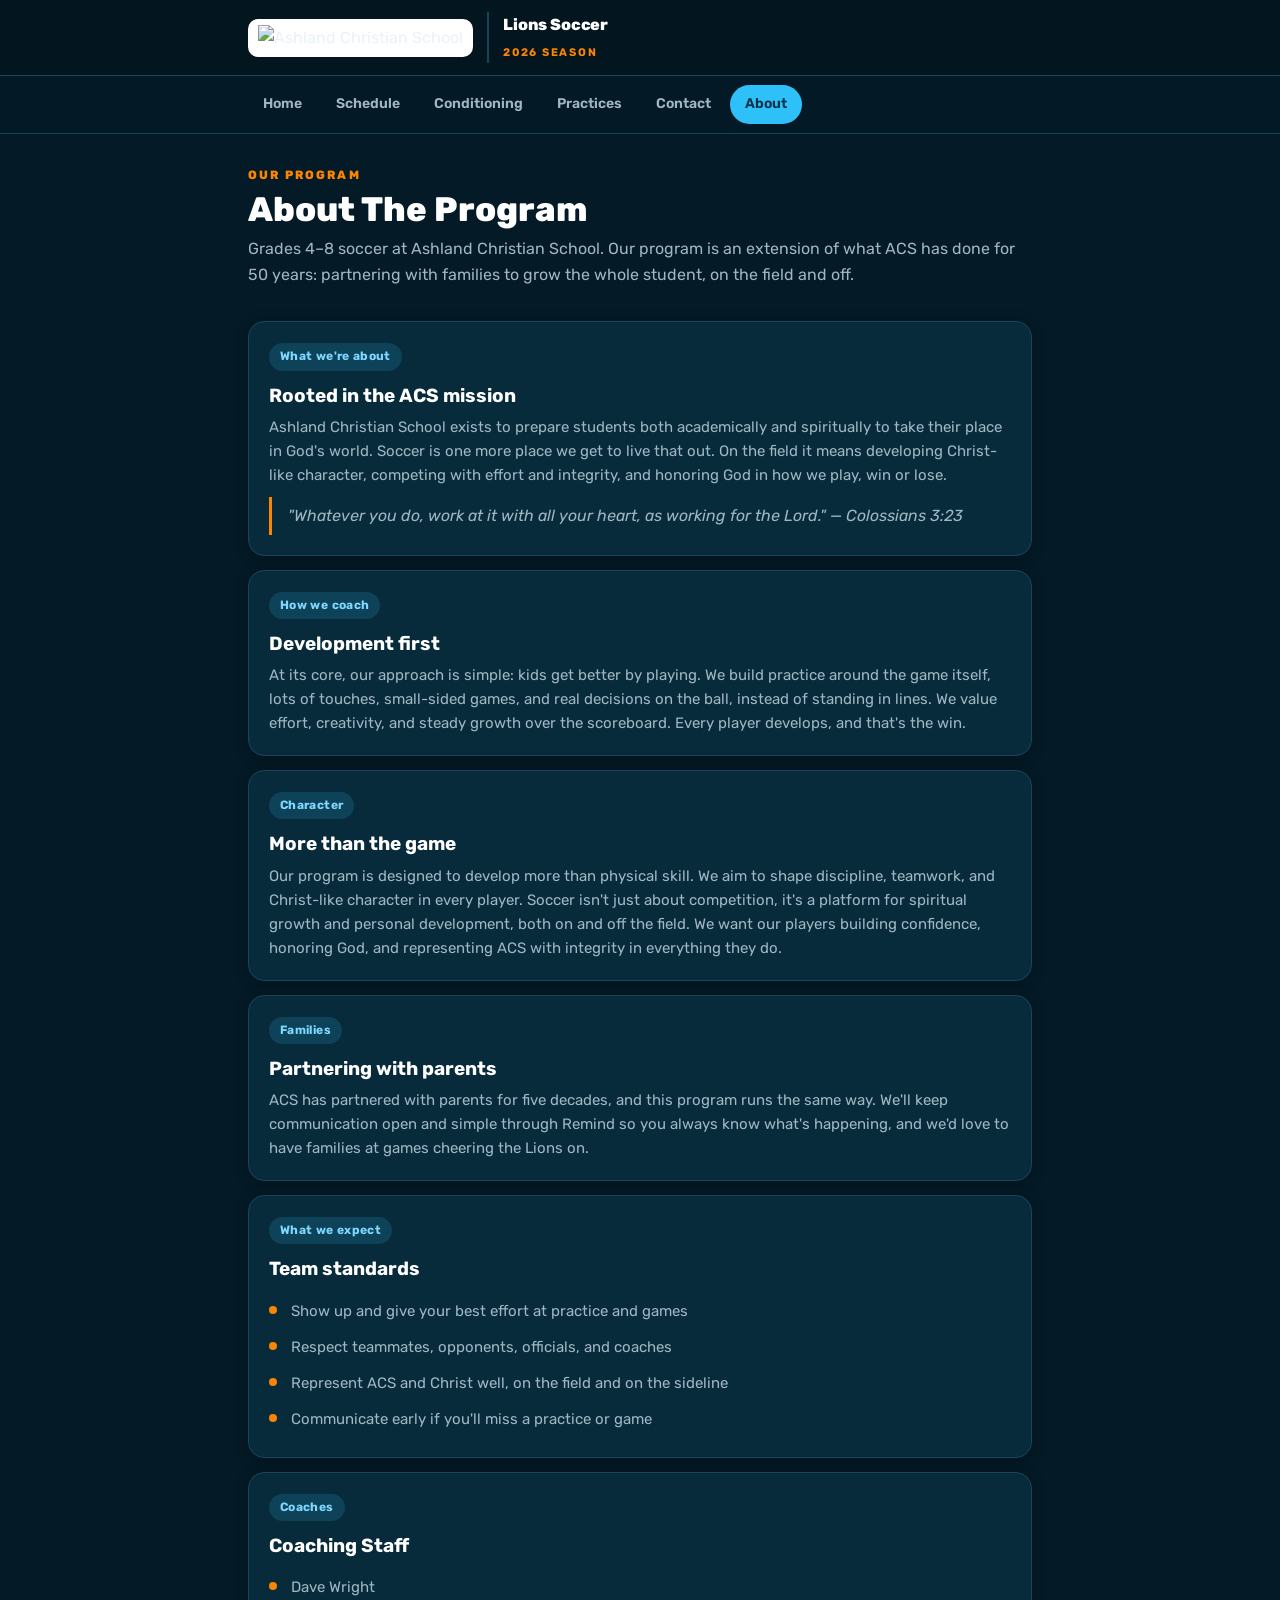
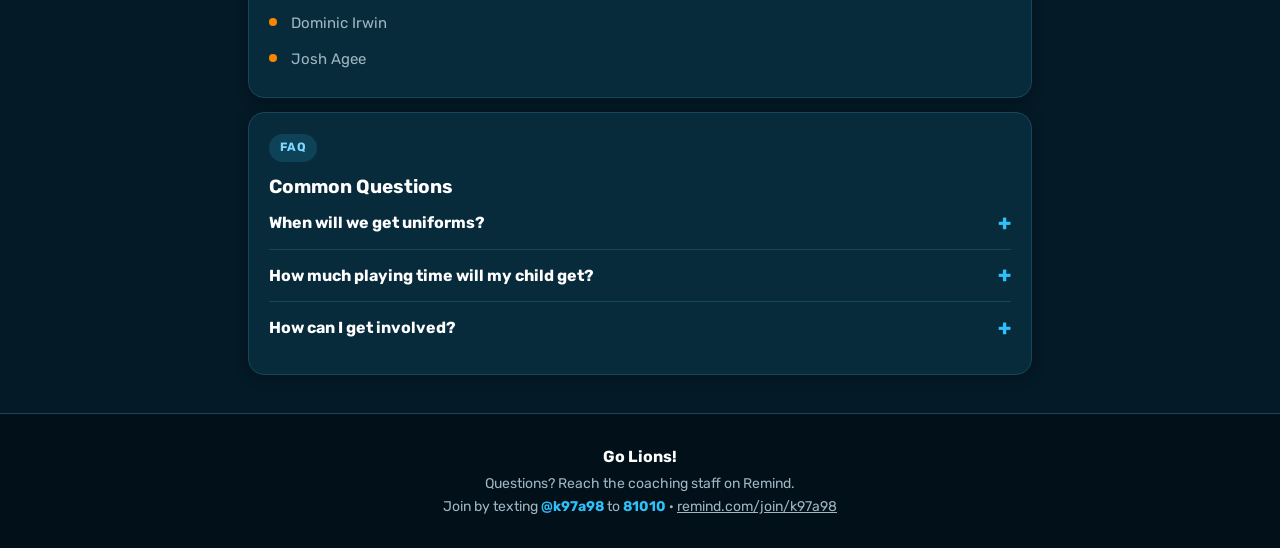
==== commit c086957a: "Replace 'Coach Josh' with the coaching staff site-wide" ====
--- a/about.html
+++ b/about.html
@@ -111,7 +111,7 @@
 
 <footer>
   <strong>Go Lions!</strong>
-  Questions? Reach Coach Josh on Remind.<br>
+  Questions? Reach the coaching staff on Remind.<br>
   Join by texting <span class="code">@k97a98</span> to <span class="code">81010</span> &middot; <a href="https://remind.com/join/k97a98">remind.com/join/k97a98</a>
 </footer>
 
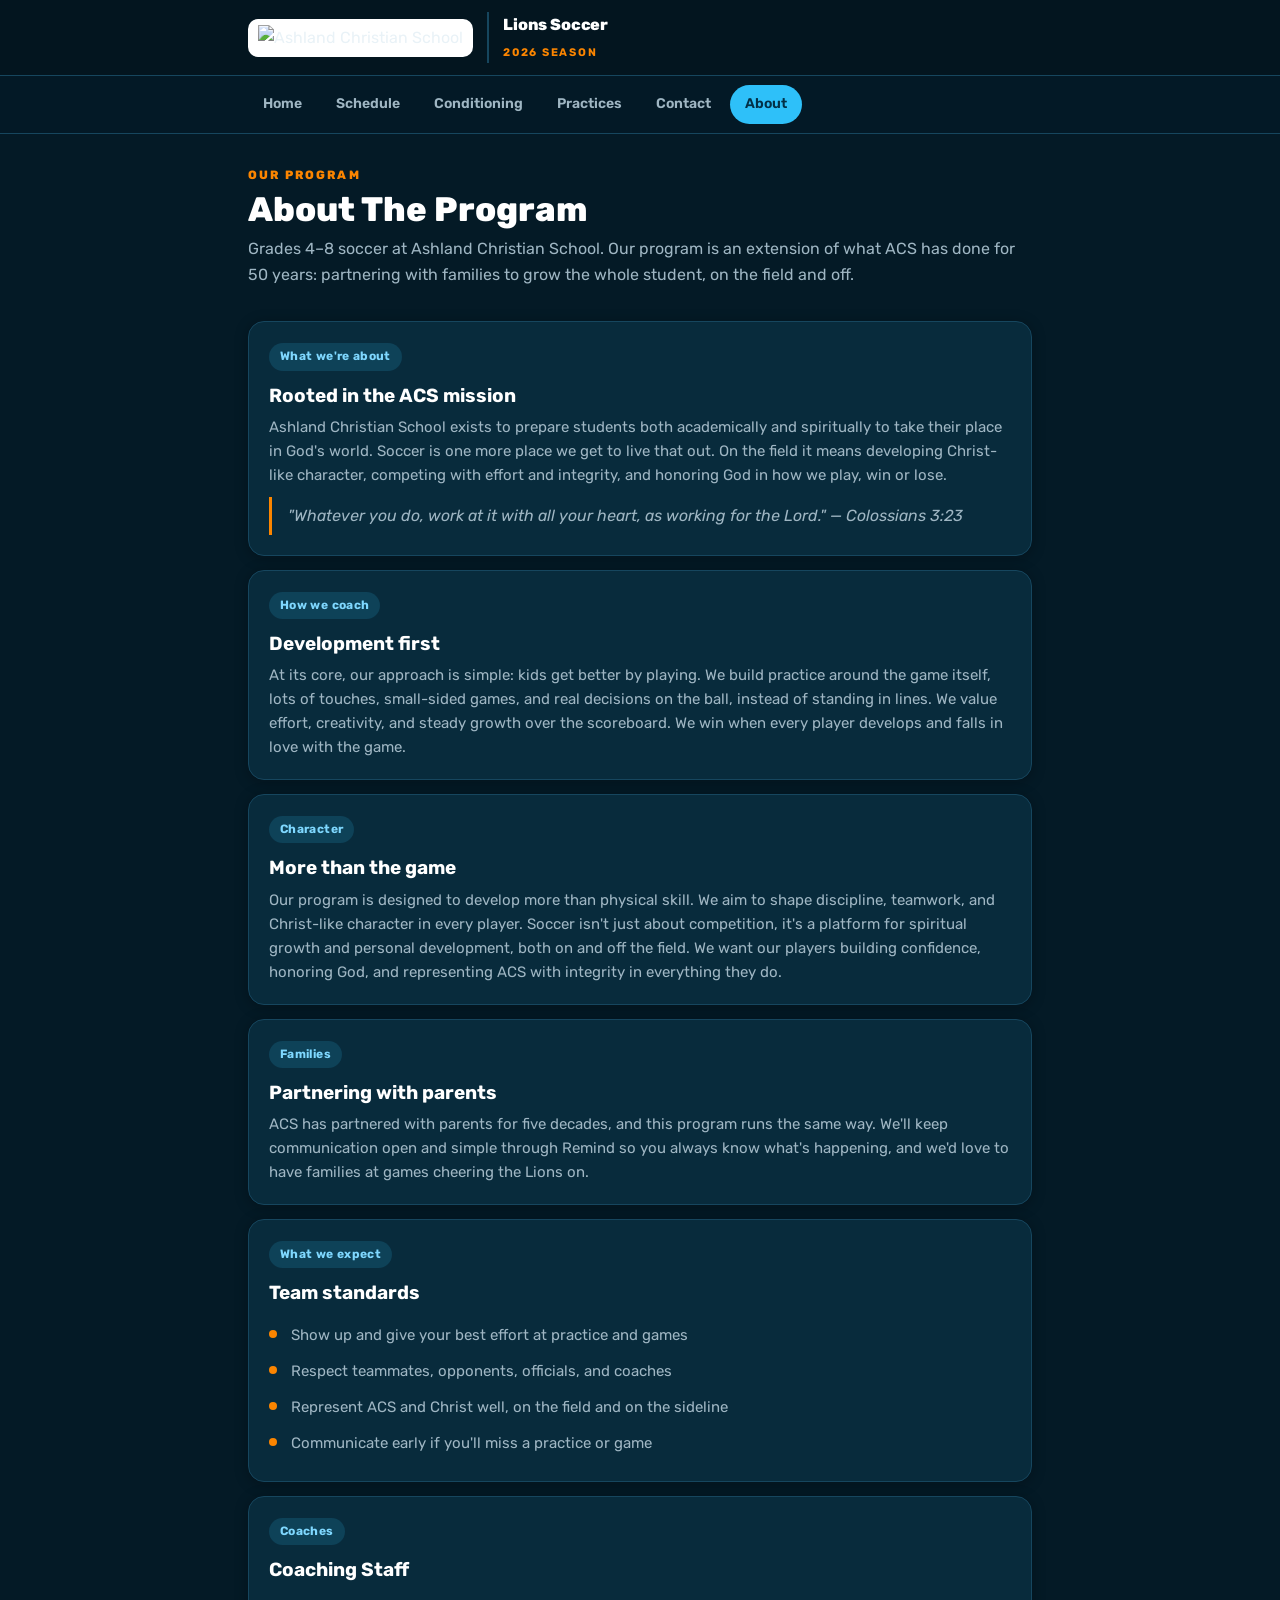
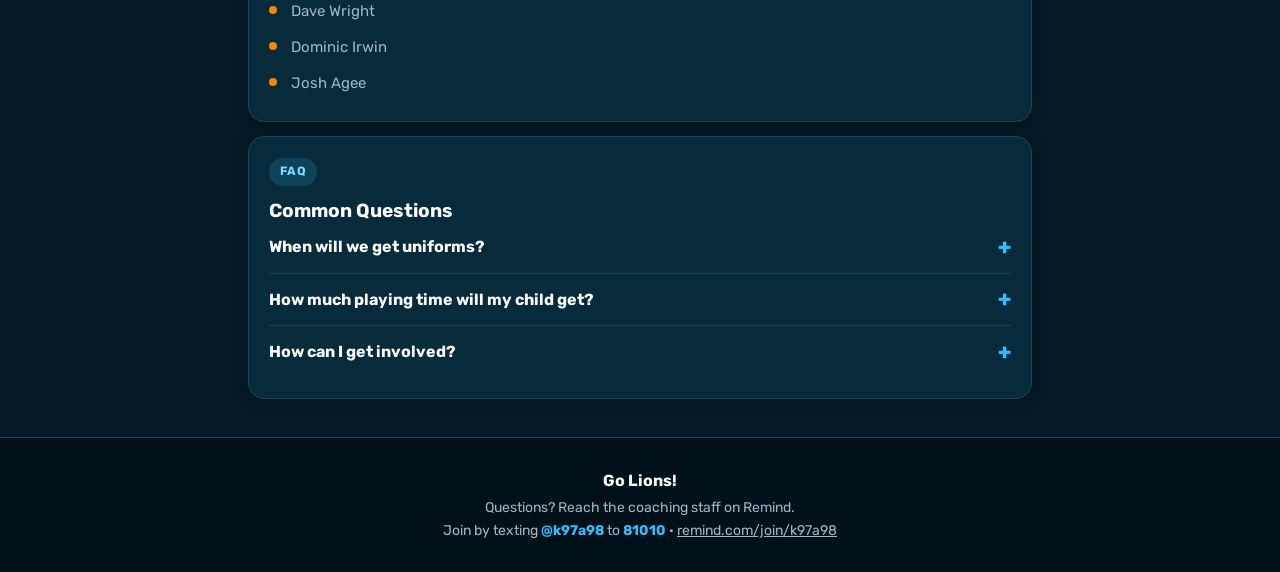
==== commit 34951659: "About: reword development-first closing line" ====
--- a/about.html
+++ b/about.html
@@ -53,7 +53,7 @@
     <div class="card">
       <span class="pill">How we coach</span>
       <h3>Development first</h3>
-      <p>At its core, our approach is simple: kids get better by playing. We build practice around the game itself, lots of touches, small-sided games, and real decisions on the ball, instead of standing in lines. We value effort, creativity, and steady growth over the scoreboard. Every player develops, and that's the win.</p>
+      <p>At its core, our approach is simple: kids get better by playing. We build practice around the game itself, lots of touches, small-sided games, and real decisions on the ball, instead of standing in lines. We value effort, creativity, and steady growth over the scoreboard. We win when every player develops and falls in love with the game.</p>
     </div>
 
     <div class="card">
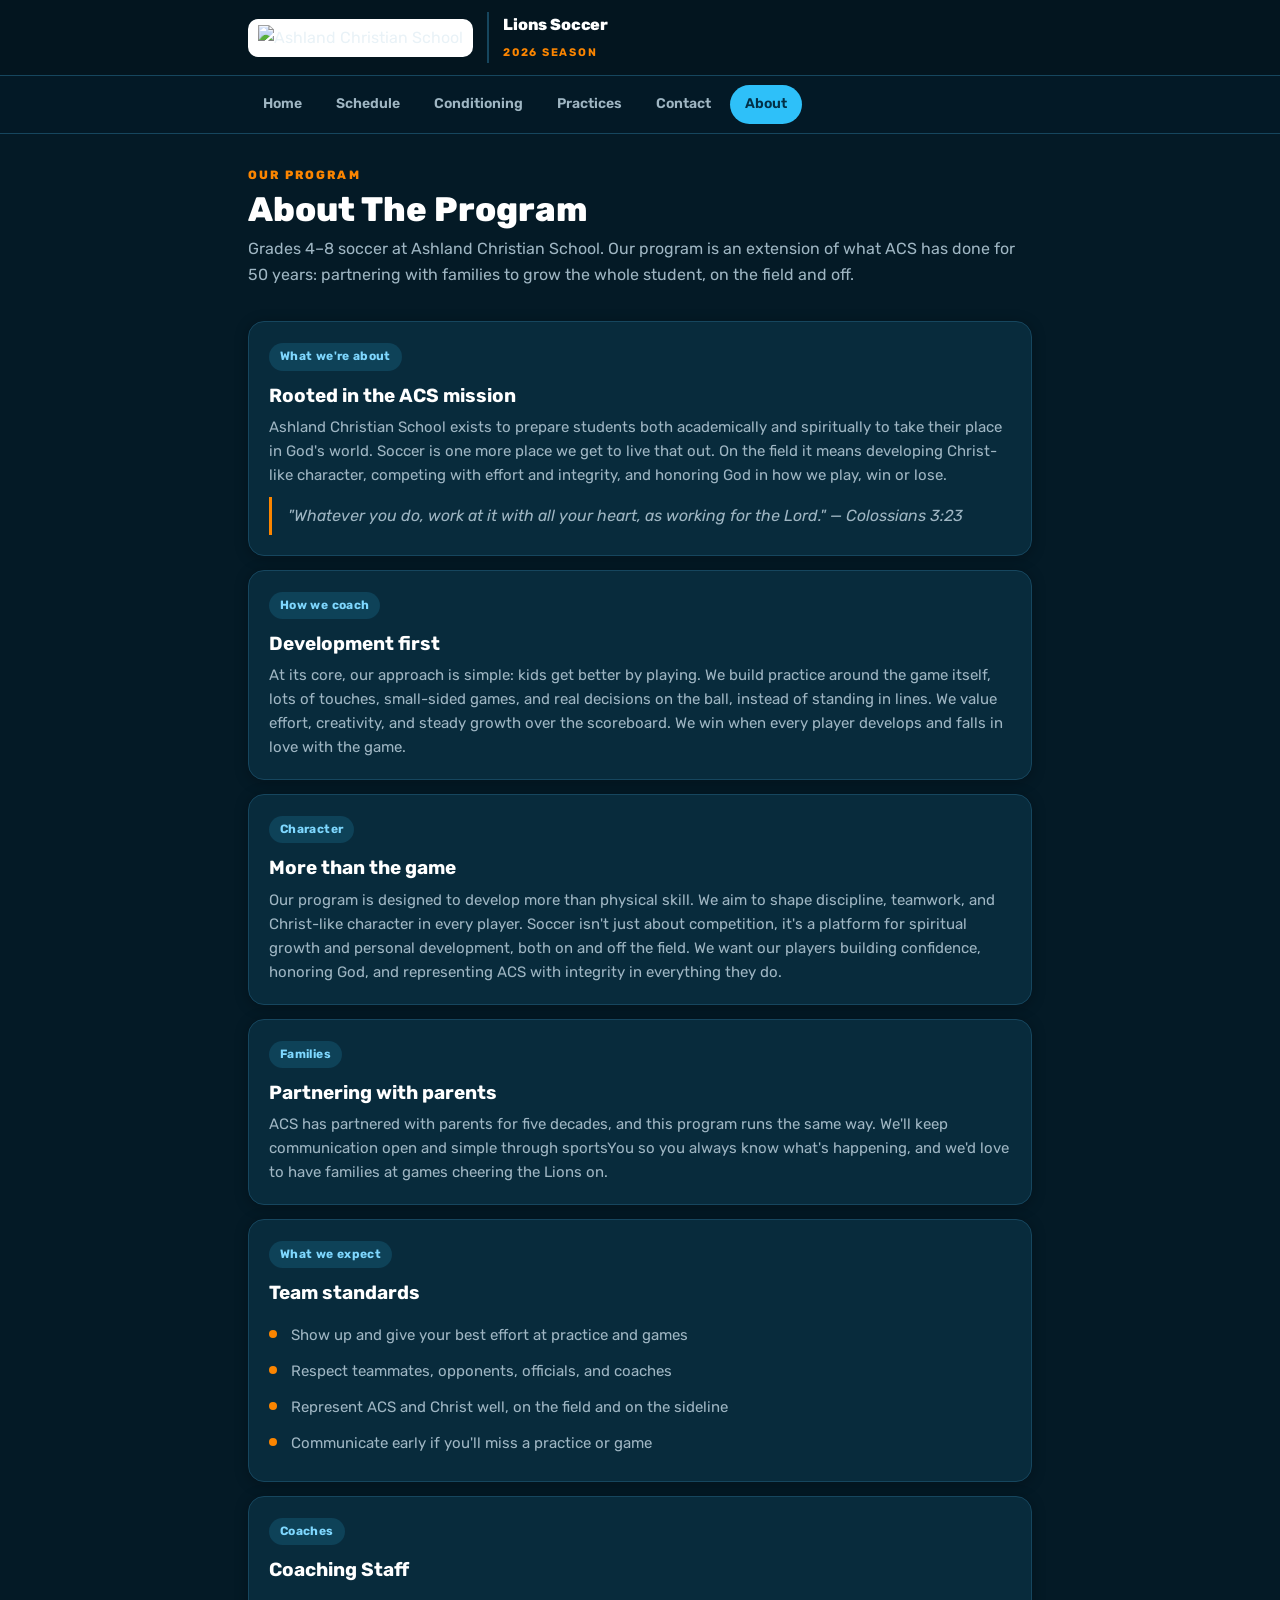
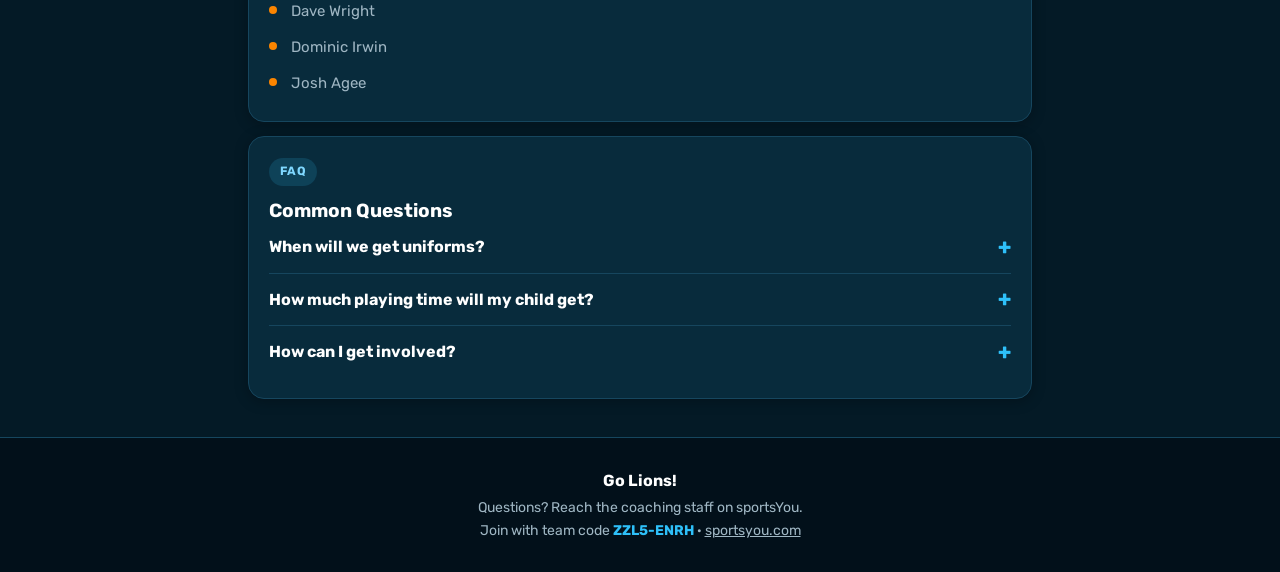
==== commit 091d006b: "Switch team comms from Remind to sportsYou; add physicals eligibility notice - Replace all Remind CT" ====
--- a/about.html
+++ b/about.html
@@ -65,7 +65,7 @@
     <div class="card">
       <span class="pill">Families</span>
       <h3>Partnering with parents</h3>
-      <p>ACS has partnered with parents for five decades, and this program runs the same way. We'll keep communication open and simple through Remind so you always know what's happening, and we'd love to have families at games cheering the Lions on.</p>
+      <p>ACS has partnered with parents for five decades, and this program runs the same way. We'll keep communication open and simple through sportsYou so you always know what's happening, and we'd love to have families at games cheering the Lions on.</p>
     </div>
 
     <div class="card">
@@ -111,8 +111,8 @@
 
 <footer>
   <strong>Go Lions!</strong>
-  Questions? Reach the coaching staff on Remind.<br>
-  Join by texting <span class="code">@k97a98</span> to <span class="code">81010</span> &middot; <a href="https://remind.com/join/k97a98">remind.com/join/k97a98</a>
+  Questions? Reach the coaching staff on sportsYou.<br>
+  Join with team code <span class="code">ZZL5-ENRH</span> &middot; <a href="https://sportsyou.com">sportsyou.com</a>
 </footer>
 
 </body>
--- a/styles.css
+++ b/styles.css
@@ -52,7 +52,19 @@
 header.hero h1{font-size:38px;line-height:1.06;margin:8px 0 10px;font-weight:800;position:relative;z-index:1;text-transform:capitalize}
 header.hero p.sub{opacity:.92;position:relative;z-index:1;font-size:16px}
 
-/* ---- Remind CTA ---- */
+/* ---- Alert banner ---- */
+.alert{
+  background:linear-gradient(135deg,#4d2701,#7d3d02);border:1px solid #b86a10;border-left:5px solid var(--orange);
+  border-radius:18px;padding:20px 22px;margin:24px 0;box-shadow:0 8px 24px rgba(0,0,0,.35);
+}
+.alert .tag{display:inline-block;background:var(--orange);color:#2a1400;font-weight:800;font-size:11px;letter-spacing:.14em;text-transform:uppercase;padding:4px 11px;border-radius:999px;margin-bottom:9px}
+.alert h3{color:#fff;font-size:19px;font-weight:800;line-height:1.25;margin-bottom:6px}
+.alert p{color:#ffe0bd;font-size:15px}
+.alert p + p{margin-top:8px}
+.alert strong{color:#fff}
+.card + .alert, .alert + .card{margin-top:14px}
+
+/* ---- Join CTA ---- */
 .cta{
   background:linear-gradient(135deg,#06344a,#0a4a68);color:#fff;border-radius:18px;padding:22px;margin:24px 0;
   display:flex;flex-wrap:wrap;align-items:center;gap:14px;justify-content:space-between;
